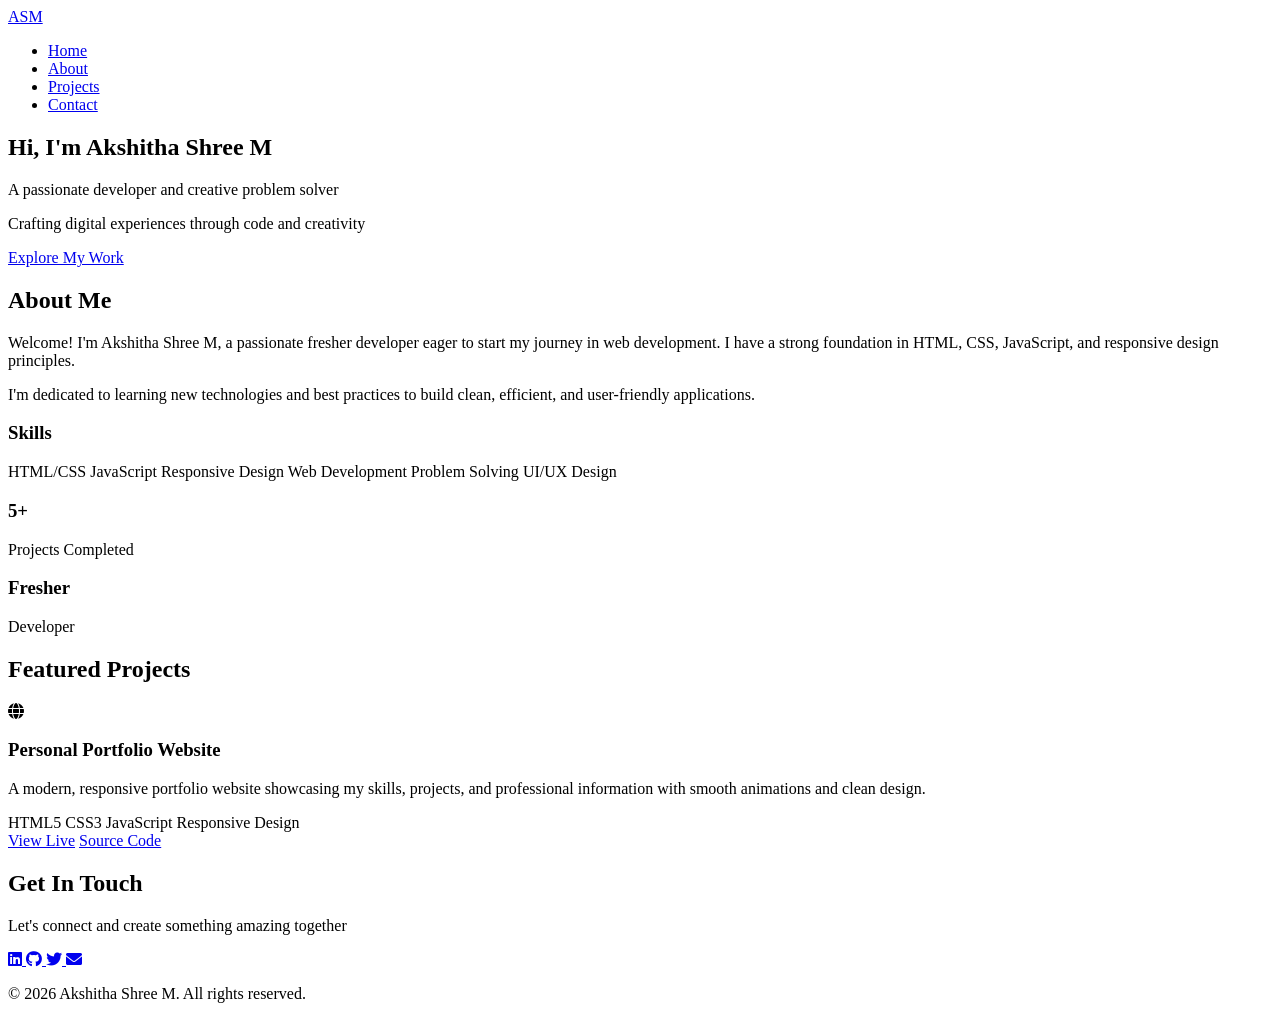
==== index.html @ 60995870 "Add files via upload" ====
<!DOCTYPE html>
<html lang="en">
<head>
    <meta charset="UTF-8">
    <meta name="viewport" content="width=device-width, initial-scale=1.0">
    <title>Akshitha Shree M - Portfolio</title>
    <link rel="stylesheet" href="assets/css/style.css">
    <link rel="stylesheet" href="https://cdnjs.cloudflare.com/ajax/libs/font-awesome/6.0.0/css/all.min.css">
</head>
<body>
    <!-- Navigation Bar -->
    <nav class="navbar">
        <div class="nav-container">
            <div class="nav-logo">
                <a href="#home">ASM</a>
            </div>
            <ul class="nav-menu">
                <li class="nav-item">
                    <a href="#home" class="nav-link">Home</a>
                </li>
                <li class="nav-item">
                    <a href="#about" class="nav-link">About</a>
                </li>
                <li class="nav-item">
                    <a href="#projects" class="nav-link">Projects</a>
                </li>
                <li class="nav-item">
                    <a href="#contact" class="nav-link">Contact</a>
                </li>
            </ul>
            <div class="hamburger">
                <span></span>
                <span></span>
                <span></span>
            </div>
        </div>
    </nav>

    <!-- Hero Section -->
    <section id="home" class="hero">
        <div class="hero-content">
            <h1 class="hero-title">Hi, I'm <span class="highlight">Akshitha Shree M</span></h1>
            <p class="hero-subtitle">A passionate developer and creative problem solver</p>
            <p class="hero-description">
                Crafting digital experiences through code and creativity
            </p>
            <a href="#about" class="cta-button">Explore My Work</a>
        </div>
        <div class="hero-image">
            <div class="placeholder-avatar"></div>
        </div>
    </section>

    <!-- About Section -->
    <section id="about" class="about">
        <div class="container">
            <h2 class="section-title">About Me</h2>
            <div class="about-content">
                <div class="about-text">
                    <p>
                        Welcome! I'm Akshitha Shree M, a passionate fresher developer eager to start my journey in web development. 
                        I have a strong foundation in HTML, CSS, JavaScript, and responsive design principles.
                    </p>
                    <p>
                        I'm dedicated to learning new technologies and best practices to build clean, efficient, and user-friendly applications.
                    </p>
                    <div class="skills">
                        <h3>Skills</h3>
                        <div class="skill-tags">
                            <span class="skill-tag">HTML/CSS</span>
                            <span class="skill-tag">JavaScript</span>
                            <span class="skill-tag">Responsive Design</span>
                            <span class="skill-tag">Web Development</span>
                            <span class="skill-tag">Problem Solving</span>
                            <span class="skill-tag">UI/UX Design</span>
                        </div>
                    </div>
                </div>
                <div class="about-stats">
                    <div class="stat">
                        <h3>5+</h3>
                        <p>Projects Completed</p>
                    </div>
                    <div class="stat">
                        <h3>Fresher</h3>
                        <p>Developer</p>
                    </div>
                </div>
            </div>
        </div>
    </section>

    <!-- Projects Section -->
    <section id="projects" class="projects">
        <div class="container">
            <h2 class="section-title">Featured Projects</h2>
            <div class="projects-grid">
                <div class="project-card">
                    <div class="project-icon">
                        <i class="fas fa-globe"></i>
                    </div>
                    <h3>Personal Portfolio Website</h3>
                    <p>A modern, responsive portfolio website showcasing my skills, projects, and professional information with smooth animations and clean design.</p>
                    <div class="project-tech">
                        <span class="tech-tag">HTML5</span>
                        <span class="tech-tag">CSS3</span>
                        <span class="tech-tag">JavaScript</span>
                        <span class="tech-tag">Responsive Design</span>
                    </div>
                    <div class="project-links">
                        <a href="#home" class="project-link">View Live</a>
                        <a href="#" class="project-link">Source Code</a>
                    </div>
                </div>
            </div>
        </div>
    </section>

    <!-- Contact Section (Placeholder) -->
    <section id="contact" class="contact">
        <div class="container">
            <h2 class="section-title">Get In Touch</h2>
            <p class="section-subtitle">Let's connect and create something amazing together</p>
            <div class="social-links">
                <a href="#" class="social-icon" title="LinkedIn">
                    <i class="fab fa-linkedin"></i>
                </a>
                <a href="#" class="social-icon" title="GitHub">
                    <i class="fab fa-github"></i>
                </a>
                <a href="#" class="social-icon" title="Twitter">
                    <i class="fab fa-twitter"></i>
                </a>
                <a href="#" class="social-icon" title="Email">
                    <i class="fas fa-envelope"></i>
                </a>
            </div>
        </div>
    </section>

    <!-- Footer -->
    <footer class="footer">
        <div class="container">
            <p>&copy; 2026 Akshitha Shree M. All rights reserved.</p>
        </div>
    </footer>

    <script src="assets/js/script.js"></script>
</body>
</html>
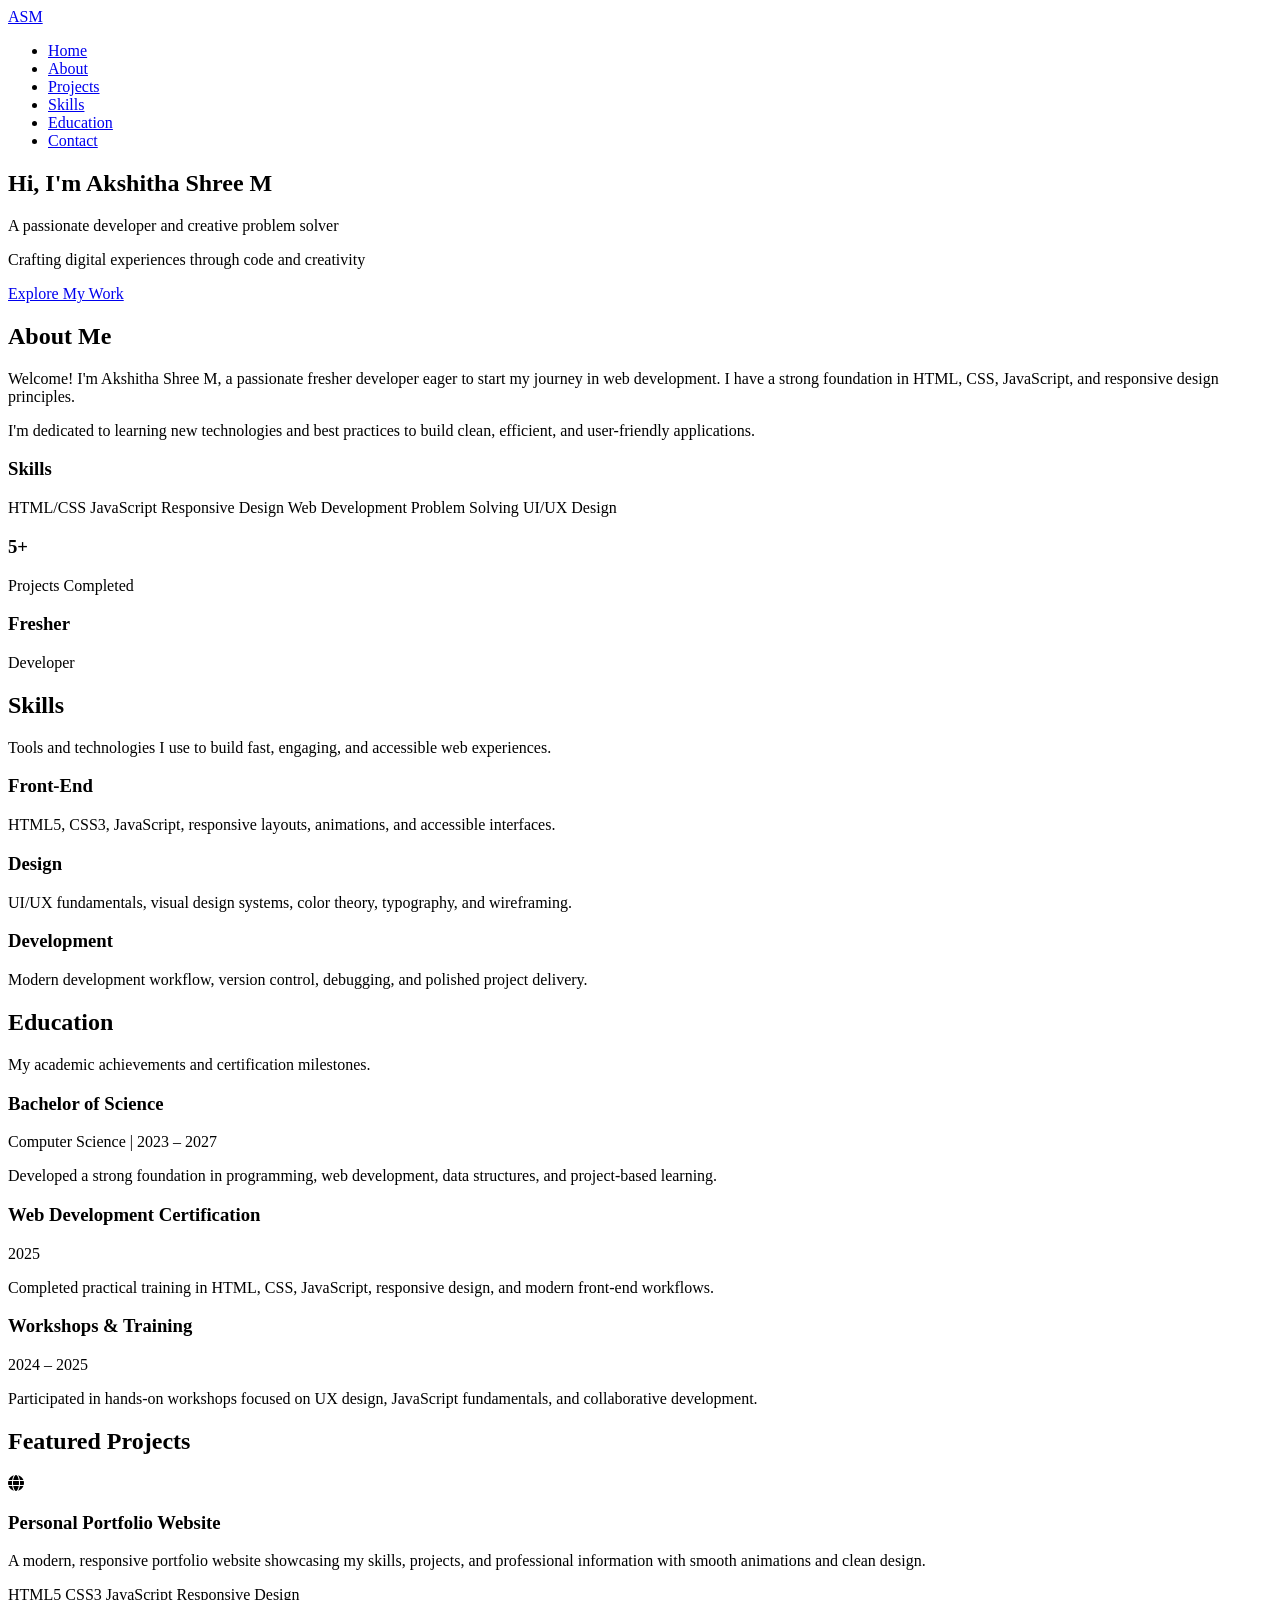
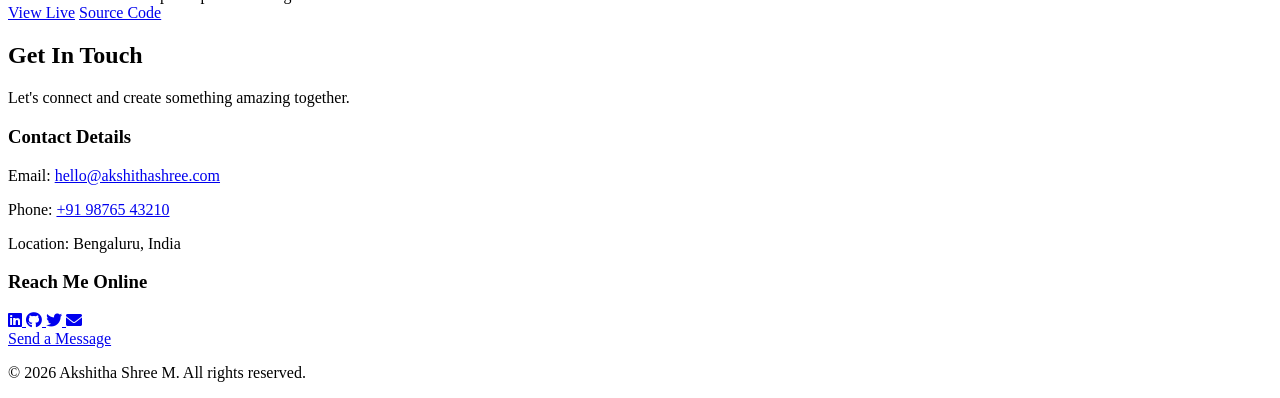
==== commit ebaabb48: "Add files via upload" ====
--- a/index.html
+++ b/index.html
@@ -23,6 +23,12 @@
                 </li>
                 <li class="nav-item">
                     <a href="#projects" class="nav-link">Projects</a>
+                </li>
+                <li class="nav-item">
+                    <a href="#skills" class="nav-link">Skills</a>
+                </li>
+                <li class="nav-item">
+                    <a href="#education" class="nav-link">Education</a>
                 </li>
                 <li class="nav-item">
                     <a href="#contact" class="nav-link">Contact</a>
@@ -90,6 +96,53 @@
         </div>
     </section>
 
+    <!-- Skills Section -->
+    <section id="skills" class="skills-section">
+        <div class="container">
+            <h2 class="section-title">Skills</h2>
+            <p class="section-subtitle">Tools and technologies I use to build fast, engaging, and accessible web experiences.</p>
+            <div class="skills-grid">
+                <div class="skill-card">
+                    <h3>Front-End</h3>
+                    <p>HTML5, CSS3, JavaScript, responsive layouts, animations, and accessible interfaces.</p>
+                </div>
+                <div class="skill-card">
+                    <h3>Design</h3>
+                    <p>UI/UX fundamentals, visual design systems, color theory, typography, and wireframing.</p>
+                </div>
+                <div class="skill-card">
+                    <h3>Development</h3>
+                    <p>Modern development workflow, version control, debugging, and polished project delivery.</p>
+                </div>
+            </div>
+        </div>
+    </section>
+
+    <!-- Education Section -->
+    <section id="education" class="education">
+        <div class="container">
+            <h2 class="section-title">Education</h2>
+            <p class="section-subtitle">My academic achievements and certification milestones.</p>
+            <div class="education-grid">
+                <div class="education-card">
+                    <h3>Bachelor of Science</h3>
+                    <span>Computer Science | 2023 &#8211; 2027</span>
+                    <p>Developed a strong foundation in programming, web development, data structures, and project-based learning.</p>
+                </div>
+                <div class="education-card">
+                    <h3>Web Development Certification</h3>
+                    <span>2025</span>
+                    <p>Completed practical training in HTML, CSS, JavaScript, responsive design, and modern front-end workflows.</p>
+                </div>
+                <div class="education-card">
+                    <h3>Workshops & Training</h3>
+                    <span>2024 &#8211; 2025</span>
+                    <p>Participated in hands-on workshops focused on UX design, JavaScript fundamentals, and collaborative development.</p>
+                </div>
+            </div>
+        </div>
+    </section>
+
     <!-- Projects Section -->
     <section id="projects" class="projects">
         <div class="container">
@@ -116,25 +169,37 @@
         </div>
     </section>
 
-    <!-- Contact Section (Placeholder) -->
+    <!-- Contact Section -->
     <section id="contact" class="contact">
         <div class="container">
             <h2 class="section-title">Get In Touch</h2>
-            <p class="section-subtitle">Let's connect and create something amazing together</p>
-            <div class="social-links">
-                <a href="#" class="social-icon" title="LinkedIn">
-                    <i class="fab fa-linkedin"></i>
-                </a>
-                <a href="#" class="social-icon" title="GitHub">
-                    <i class="fab fa-github"></i>
-                </a>
-                <a href="#" class="social-icon" title="Twitter">
-                    <i class="fab fa-twitter"></i>
-                </a>
-                <a href="#" class="social-icon" title="Email">
-                    <i class="fas fa-envelope"></i>
-                </a>
-            </div>
+            <p class="section-subtitle">Let's connect and create something amazing together.</p>
+            <div class="contact-grid">
+                <div class="contact-card contact-info">
+                    <h3>Contact Details</h3>
+                    <p>Email: <a href="mailto:hello@akshithashree.com">hello@akshithashree.com</a></p>
+                    <p>Phone: <a href="tel:+919876543210">+91 98765 43210</a></p>
+                    <p>Location: Bengaluru, India</p>
+                </div>
+                <div class="contact-card contact-social">
+                    <h3>Reach Me Online</h3>
+                    <div class="social-links">
+                        <a href="#" class="social-icon" title="LinkedIn">
+                            <i class="fab fa-linkedin"></i>
+                        </a>
+                        <a href="#" class="social-icon" title="GitHub">
+                            <i class="fab fa-github"></i>
+                        </a>
+                        <a href="#" class="social-icon" title="Twitter">
+                            <i class="fab fa-twitter"></i>
+                        </a>
+                        <a href="mailto:hello@akshithashree.com" class="social-icon" title="Email">
+                            <i class="fas fa-envelope"></i>
+                        </a>
+                    </div>
+                </div>
+            </div>
+            <a href="mailto:hello@akshithashree.com" class="contact-button">Send a Message</a>
         </div>
     </section>
 
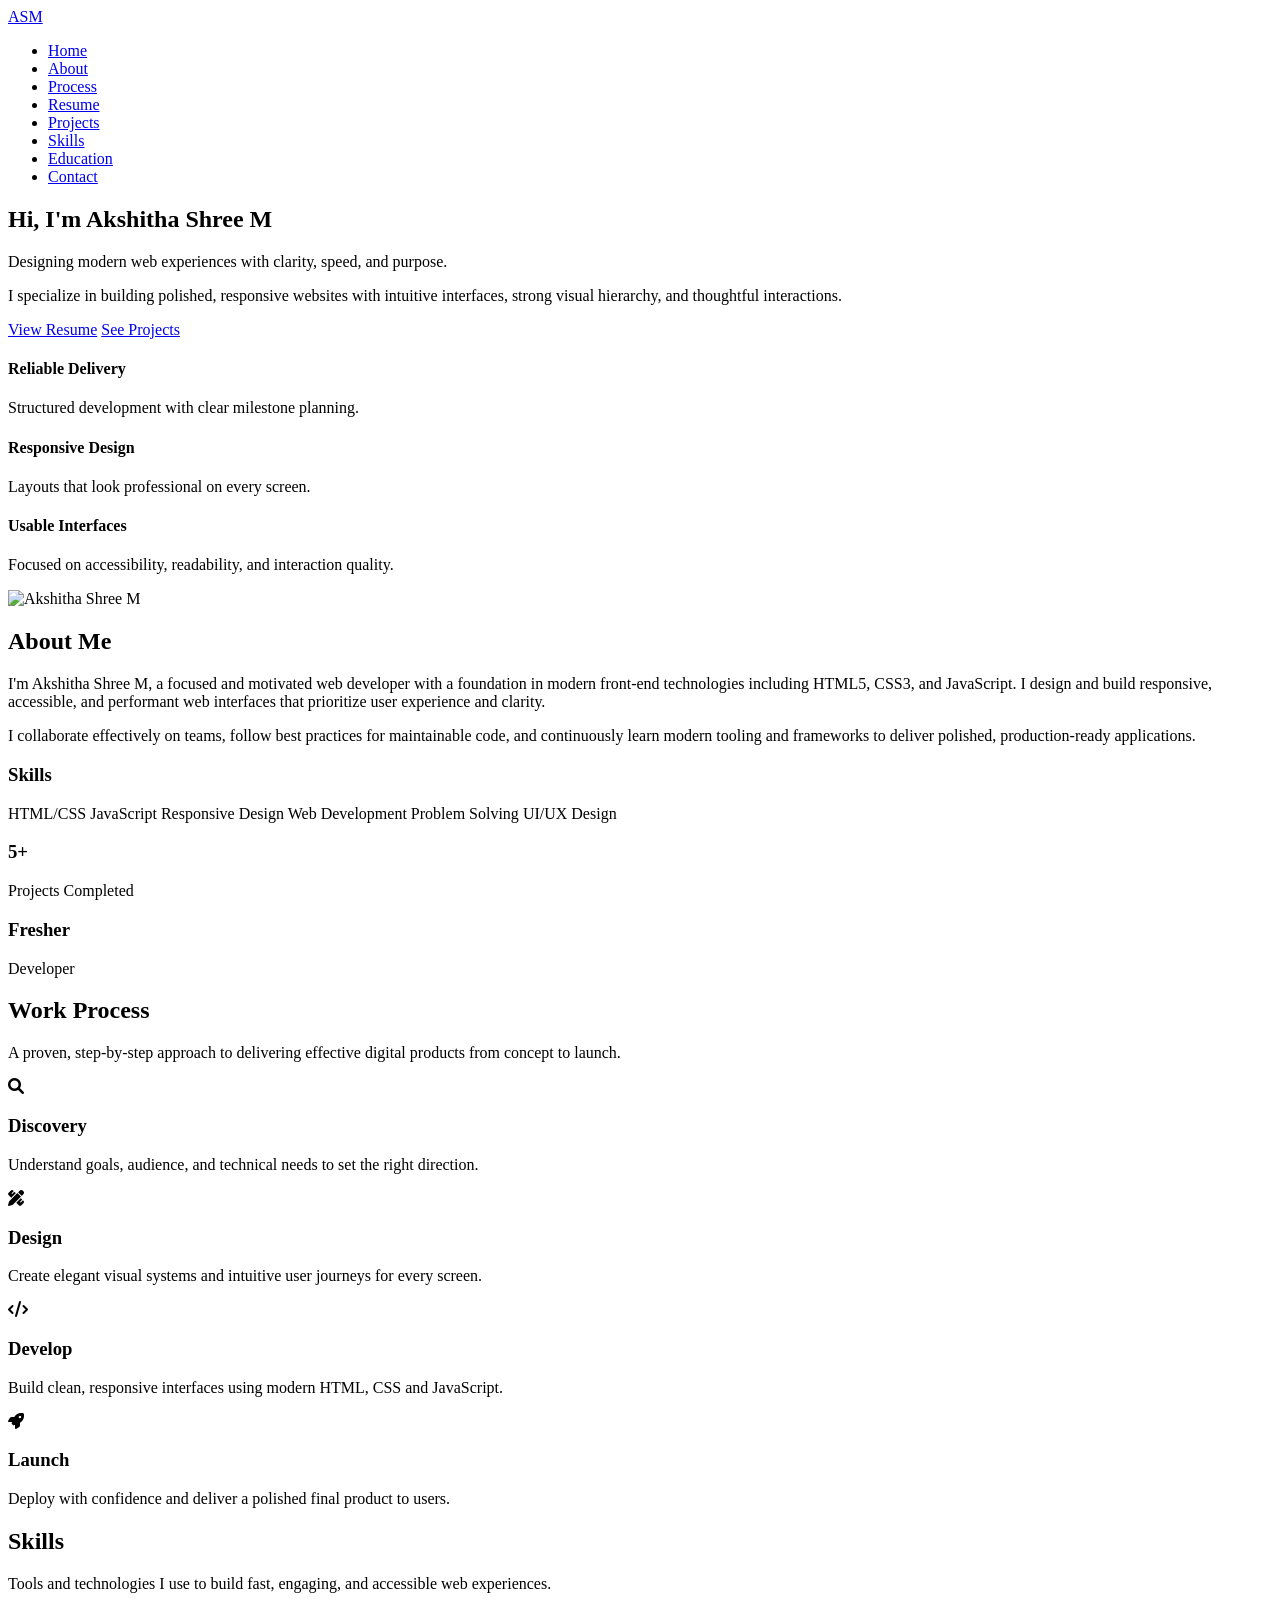
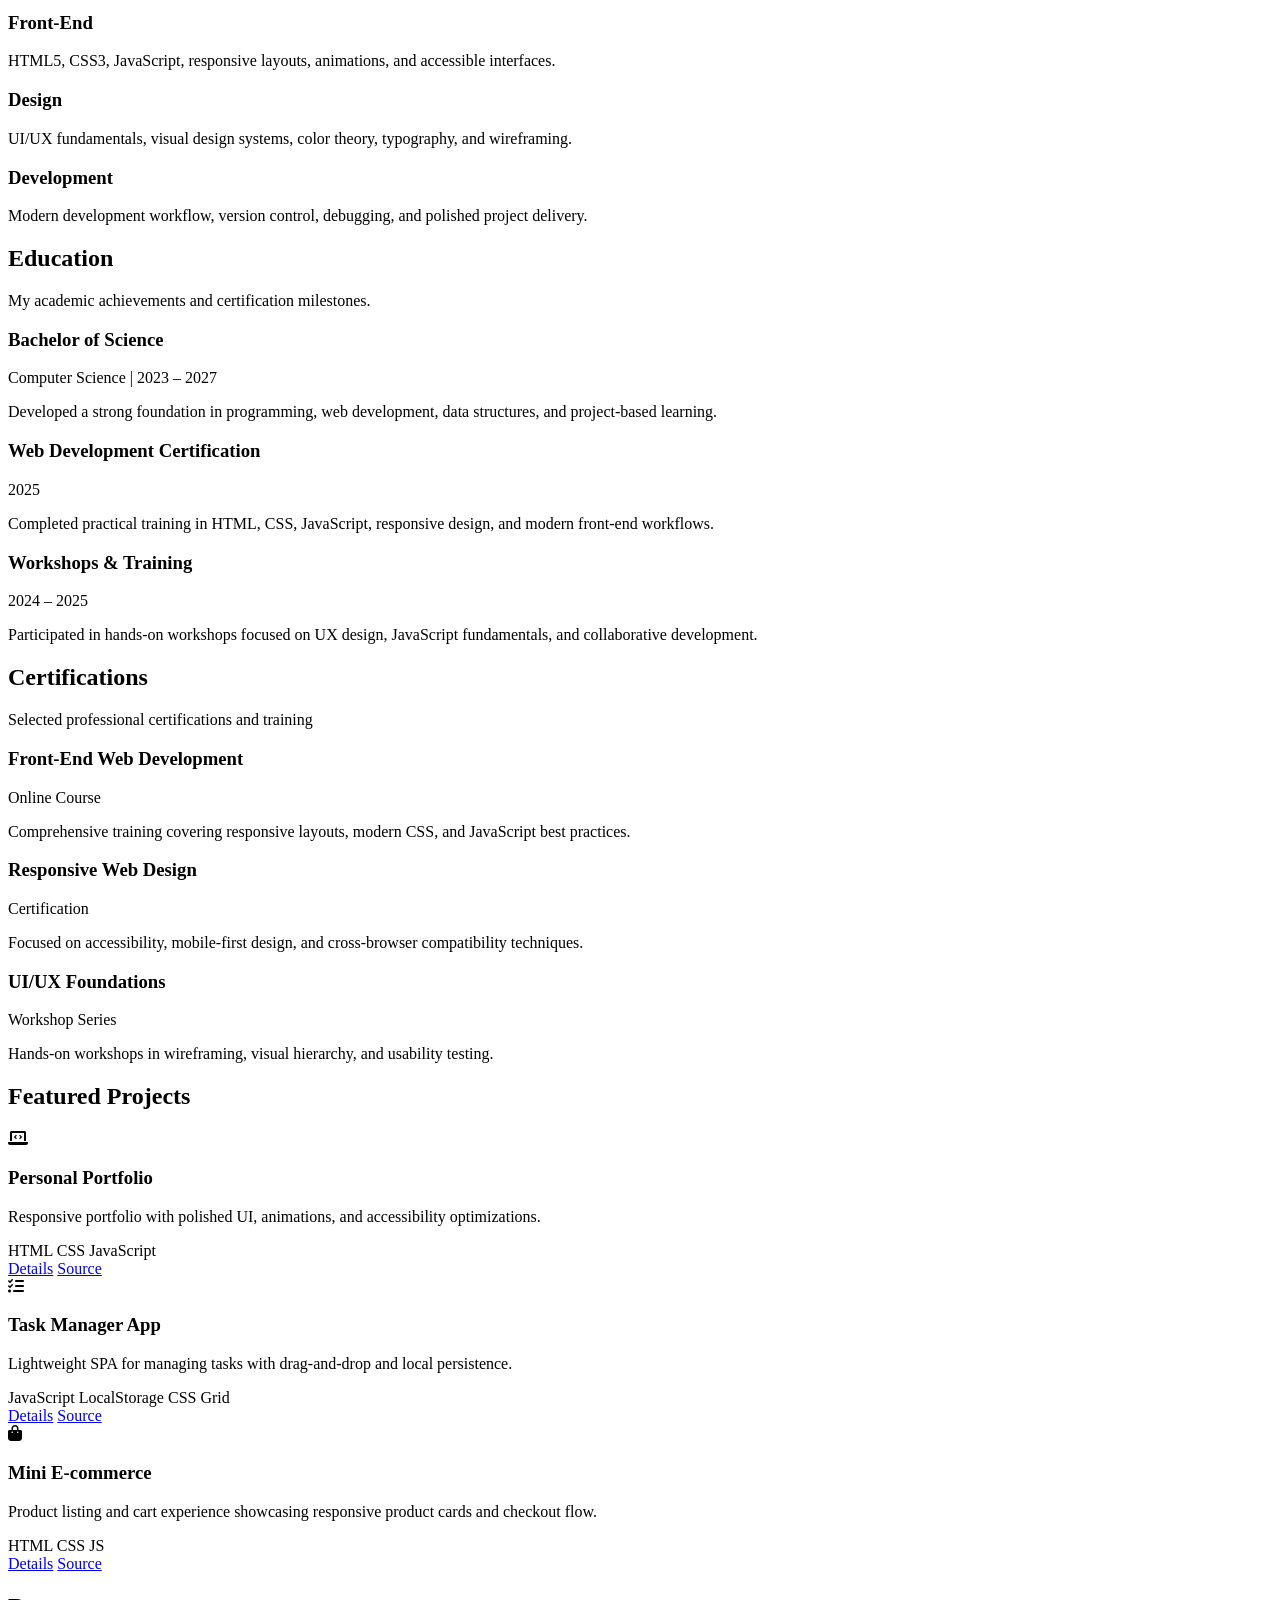
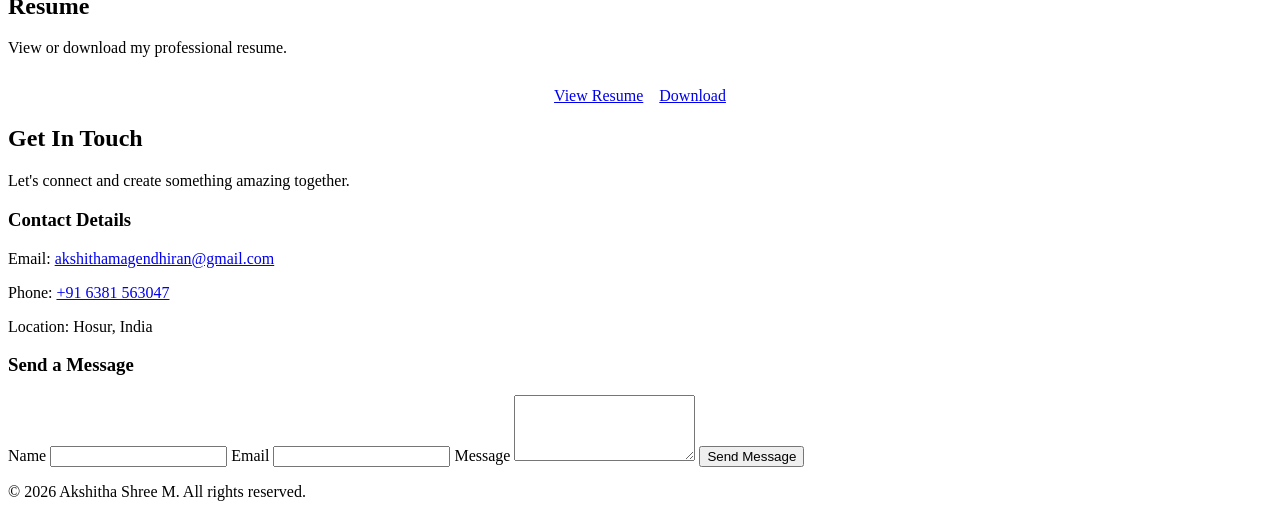
==== commit d2bc3834: "Add files via upload" ====
--- a/index.html
+++ b/index.html
@@ -4,6 +4,9 @@
     <meta charset="UTF-8">
     <meta name="viewport" content="width=device-width, initial-scale=1.0">
     <title>Akshitha Shree M - Portfolio</title>
+    <link rel="preconnect" href="https://fonts.googleapis.com">
+    <link rel="preconnect" href="https://fonts.gstatic.com" crossorigin>
+    <link href="https://fonts.googleapis.com/css2?family=Inter:wght@300;400;600;700&family=Playfair+Display:wght@400;700&display=swap" rel="stylesheet">
     <link rel="stylesheet" href="assets/css/style.css">
     <link rel="stylesheet" href="https://cdnjs.cloudflare.com/ajax/libs/font-awesome/6.0.0/css/all.min.css">
 </head>
@@ -22,6 +25,12 @@
                     <a href="#about" class="nav-link">About</a>
                 </li>
                 <li class="nav-item">
+                    <a href="#process" class="nav-link">Process</a>
+                </li>
+                <li class="nav-item">
+                    <a href="#resume" class="nav-link">Resume</a>
+                </li>
+                <li class="nav-item">
                     <a href="#projects" class="nav-link">Projects</a>
                 </li>
                 <li class="nav-item">
@@ -46,14 +55,31 @@
     <section id="home" class="hero">
         <div class="hero-content">
             <h1 class="hero-title">Hi, I'm <span class="highlight">Akshitha Shree M</span></h1>
-            <p class="hero-subtitle">A passionate developer and creative problem solver</p>
+            <p class="hero-subtitle">Designing modern web experiences with clarity, speed, and purpose.</p>
             <p class="hero-description">
-                Crafting digital experiences through code and creativity
+                I specialize in building polished, responsive websites with intuitive interfaces, strong visual hierarchy, and thoughtful interactions.
             </p>
-            <a href="#about" class="cta-button">Explore My Work</a>
+            <div class="hero-actions">
+                <a href="#resume" class="cta-button">View Resume</a>
+                <a href="#projects" class="secondary-button">See Projects</a>
+            </div>
+            <div class="hero-details">
+                <div class="hero-pill">
+                    <h4>Reliable Delivery</h4>
+                    <p>Structured development with clear milestone planning.</p>
+                </div>
+                <div class="hero-pill">
+                    <h4>Responsive Design</h4>
+                    <p>Layouts that look professional on every screen.</p>
+                </div>
+                <div class="hero-pill">
+                    <h4>Usable Interfaces</h4>
+                    <p>Focused on accessibility, readability, and interaction quality.</p>
+                </div>
+            </div>
         </div>
         <div class="hero-image">
-            <div class="placeholder-avatar"></div>
+            <img src="assets/images/anu.jpeg" alt="Akshitha Shree M" class="avatar-img">
         </div>
     </section>
 
@@ -64,11 +90,13 @@
             <div class="about-content">
                 <div class="about-text">
                     <p>
-                        Welcome! I'm Akshitha Shree M, a passionate fresher developer eager to start my journey in web development. 
-                        I have a strong foundation in HTML, CSS, JavaScript, and responsive design principles.
+                        I'm Akshitha Shree M, a focused and motivated web developer with a foundation in modern front-end
+                        technologies including HTML5, CSS3, and JavaScript. I design and build responsive, accessible, and
+                        performant web interfaces that prioritize user experience and clarity.
                     </p>
                     <p>
-                        I'm dedicated to learning new technologies and best practices to build clean, efficient, and user-friendly applications.
+                        I collaborate effectively on teams, follow best practices for maintainable code, and continuously
+                        learn modern tooling and frameworks to deliver polished, production-ready applications.
                     </p>
                     <div class="skills">
                         <h3>Skills</h3>
@@ -96,6 +124,36 @@
         </div>
     </section>
 
+    <!-- Work Process Section -->
+    <section id="process" class="process">
+        <div class="container">
+            <h2 class="section-title">Work Process</h2>
+            <p class="section-subtitle">A proven, step-by-step approach to delivering effective digital products from concept to launch.</p>
+            <div class="process-grid">
+                <div class="process-card">
+                    <div class="process-icon"><i class="fas fa-search"></i></div>
+                    <h3>Discovery</h3>
+                    <p>Understand goals, audience, and technical needs to set the right direction.</p>
+                </div>
+                <div class="process-card">
+                    <div class="process-icon"><i class="fas fa-pencil-ruler"></i></div>
+                    <h3>Design</h3>
+                    <p>Create elegant visual systems and intuitive user journeys for every screen.</p>
+                </div>
+                <div class="process-card">
+                    <div class="process-icon"><i class="fas fa-code"></i></div>
+                    <h3>Develop</h3>
+                    <p>Build clean, responsive interfaces using modern HTML, CSS and JavaScript.</p>
+                </div>
+                <div class="process-card">
+                    <div class="process-icon"><i class="fas fa-rocket"></i></div>
+                    <h3>Launch</h3>
+                    <p>Deploy with confidence and deliver a polished final product to users.</p>
+                </div>
+            </div>
+        </div>
+    </section>
+
     <!-- Skills Section -->
     <section id="skills" class="skills-section">
         <div class="container">
@@ -143,28 +201,98 @@
         </div>
     </section>
 
+    <!-- Certifications Section -->
+    <section id="certifications" class="certifications">
+        <div class="container">
+            <h2 class="section-title">Certifications</h2>
+            <p class="section-subtitle">Selected professional certifications and training</p>
+            <div class="education-grid">
+                <div class="education-card">
+                    <h3>Front-End Web Development</h3>
+                    <span>Online Course</span>
+                    <p>Comprehensive training covering responsive layouts, modern CSS, and JavaScript best practices.</p>
+                </div>
+                <div class="education-card">
+                    <h3>Responsive Web Design</h3>
+                    <span>Certification</span>
+                    <p>Focused on accessibility, mobile-first design, and cross-browser compatibility techniques.</p>
+                </div>
+                <div class="education-card">
+                    <h3>UI/UX Foundations</h3>
+                    <span>Workshop Series</span>
+                    <p>Hands-on workshops in wireframing, visual hierarchy, and usability testing.</p>
+                </div>
+            </div>
+        </div>
+    </section>
+
     <!-- Projects Section -->
     <section id="projects" class="projects">
         <div class="container">
             <h2 class="section-title">Featured Projects</h2>
             <div class="projects-grid">
-                <div class="project-card">
+                <div class="project-card" data-project="portfolio">
                     <div class="project-icon">
-                        <i class="fas fa-globe"></i>
-                    </div>
-                    <h3>Personal Portfolio Website</h3>
-                    <p>A modern, responsive portfolio website showcasing my skills, projects, and professional information with smooth animations and clean design.</p>
+                        <i class="fas fa-laptop-code"></i>
+                    </div>
+                    <h3>Personal Portfolio</h3>
+                    <p>Responsive portfolio with polished UI, animations, and accessibility optimizations.</p>
                     <div class="project-tech">
-                        <span class="tech-tag">HTML5</span>
-                        <span class="tech-tag">CSS3</span>
+                        <span class="tech-tag">HTML</span>
+                        <span class="tech-tag">CSS</span>
                         <span class="tech-tag">JavaScript</span>
-                        <span class="tech-tag">Responsive Design</span>
                     </div>
                     <div class="project-links">
-                        <a href="#home" class="project-link">View Live</a>
-                        <a href="#" class="project-link">Source Code</a>
-                    </div>
-                </div>
+                        <a href="#" class="project-link view-project">Details</a>
+                        <a href="#" class="project-link">Source</a>
+                    </div>
+                </div>
+
+                <div class="project-card" data-project="todo">
+                    <div class="project-icon">
+                        <i class="fas fa-list-check"></i>
+                    </div>
+                    <h3>Task Manager App</h3>
+                    <p>Lightweight SPA for managing tasks with drag-and-drop and local persistence.</p>
+                    <div class="project-tech">
+                        <span class="tech-tag">JavaScript</span>
+                        <span class="tech-tag">LocalStorage</span>
+                        <span class="tech-tag">CSS Grid</span>
+                    </div>
+                    <div class="project-links">
+                        <a href="#" class="project-link view-project">Details</a>
+                        <a href="#" class="project-link">Source</a>
+                    </div>
+                </div>
+
+                <div class="project-card" data-project="mini-ecom">
+                    <div class="project-icon">
+                        <i class="fas fa-shopping-bag"></i>
+                    </div>
+                    <h3>Mini E‑commerce</h3>
+                    <p>Product listing and cart experience showcasing responsive product cards and checkout flow.</p>
+                    <div class="project-tech">
+                        <span class="tech-tag">HTML</span>
+                        <span class="tech-tag">CSS</span>
+                        <span class="tech-tag">JS</span>
+                    </div>
+                    <div class="project-links">
+                        <a href="#" class="project-link view-project">Details</a>
+                        <a href="#" class="project-link">Source</a>
+                    </div>
+                </div>
+            </div>
+        </div>
+    </section>
+
+    <!-- Resume Section -->
+    <section id="resume" class="resume">
+        <div class="container">
+            <h2 class="section-title">Resume</h2>
+            <p class="section-subtitle">View or download my professional resume.</p>
+            <div class="resume-content" style="text-align:center; margin-top:30px;">
+                <a href="assets/resume.html" class="resume-button contact-button" target="_blank" rel="noopener">View Resume</a>
+                <a href="assets/resume.html" download class="resume-button contact-button" style="margin-left:12px;">Download</a>
             </div>
         </div>
     </section>
@@ -177,29 +305,24 @@
             <div class="contact-grid">
                 <div class="contact-card contact-info">
                     <h3>Contact Details</h3>
-                    <p>Email: <a href="mailto:hello@akshithashree.com">hello@akshithashree.com</a></p>
-                    <p>Phone: <a href="tel:+919876543210">+91 98765 43210</a></p>
-                    <p>Location: Bengaluru, India</p>
-                </div>
-                <div class="contact-card contact-social">
-                    <h3>Reach Me Online</h3>
-                    <div class="social-links">
-                        <a href="#" class="social-icon" title="LinkedIn">
-                            <i class="fab fa-linkedin"></i>
-                        </a>
-                        <a href="#" class="social-icon" title="GitHub">
-                            <i class="fab fa-github"></i>
-                        </a>
-                        <a href="#" class="social-icon" title="Twitter">
-                            <i class="fab fa-twitter"></i>
-                        </a>
-                        <a href="mailto:hello@akshithashree.com" class="social-icon" title="Email">
-                            <i class="fas fa-envelope"></i>
-                        </a>
-                    </div>
-                </div>
-            </div>
-            <a href="mailto:hello@akshithashree.com" class="contact-button">Send a Message</a>
+                    <p>Email: <a href="mailto:akshithamagendhiran@gmail.com">akshithamagendhiran@gmail.com</a></p>
+                    <p>Phone: <a href="tel:+916381563047">+91 6381 563047</a></p>
+                    <p>Location: Hosur, India</p>
+                </div>
+                <div class="contact-card contact-form">
+                    <h3>Send a Message</h3>
+                    <form id="contactForm" class="contact-form-inner">
+                        <label for="name">Name</label>
+                        <input type="text" id="name" name="name" required>
+                        <label for="email">Email</label>
+                        <input type="email" id="email" name="email" required>
+                        <label for="message">Message</label>
+                        <textarea id="message" name="message" rows="4" required></textarea>
+                        <button type="submit" class="contact-button">Send Message</button>
+                        <p id="formStatus" style="margin-top:10px; color:var(--text-light); font-size:14px;"></p>
+                    </form>
+                </div>
+            </div>
         </div>
     </section>
 
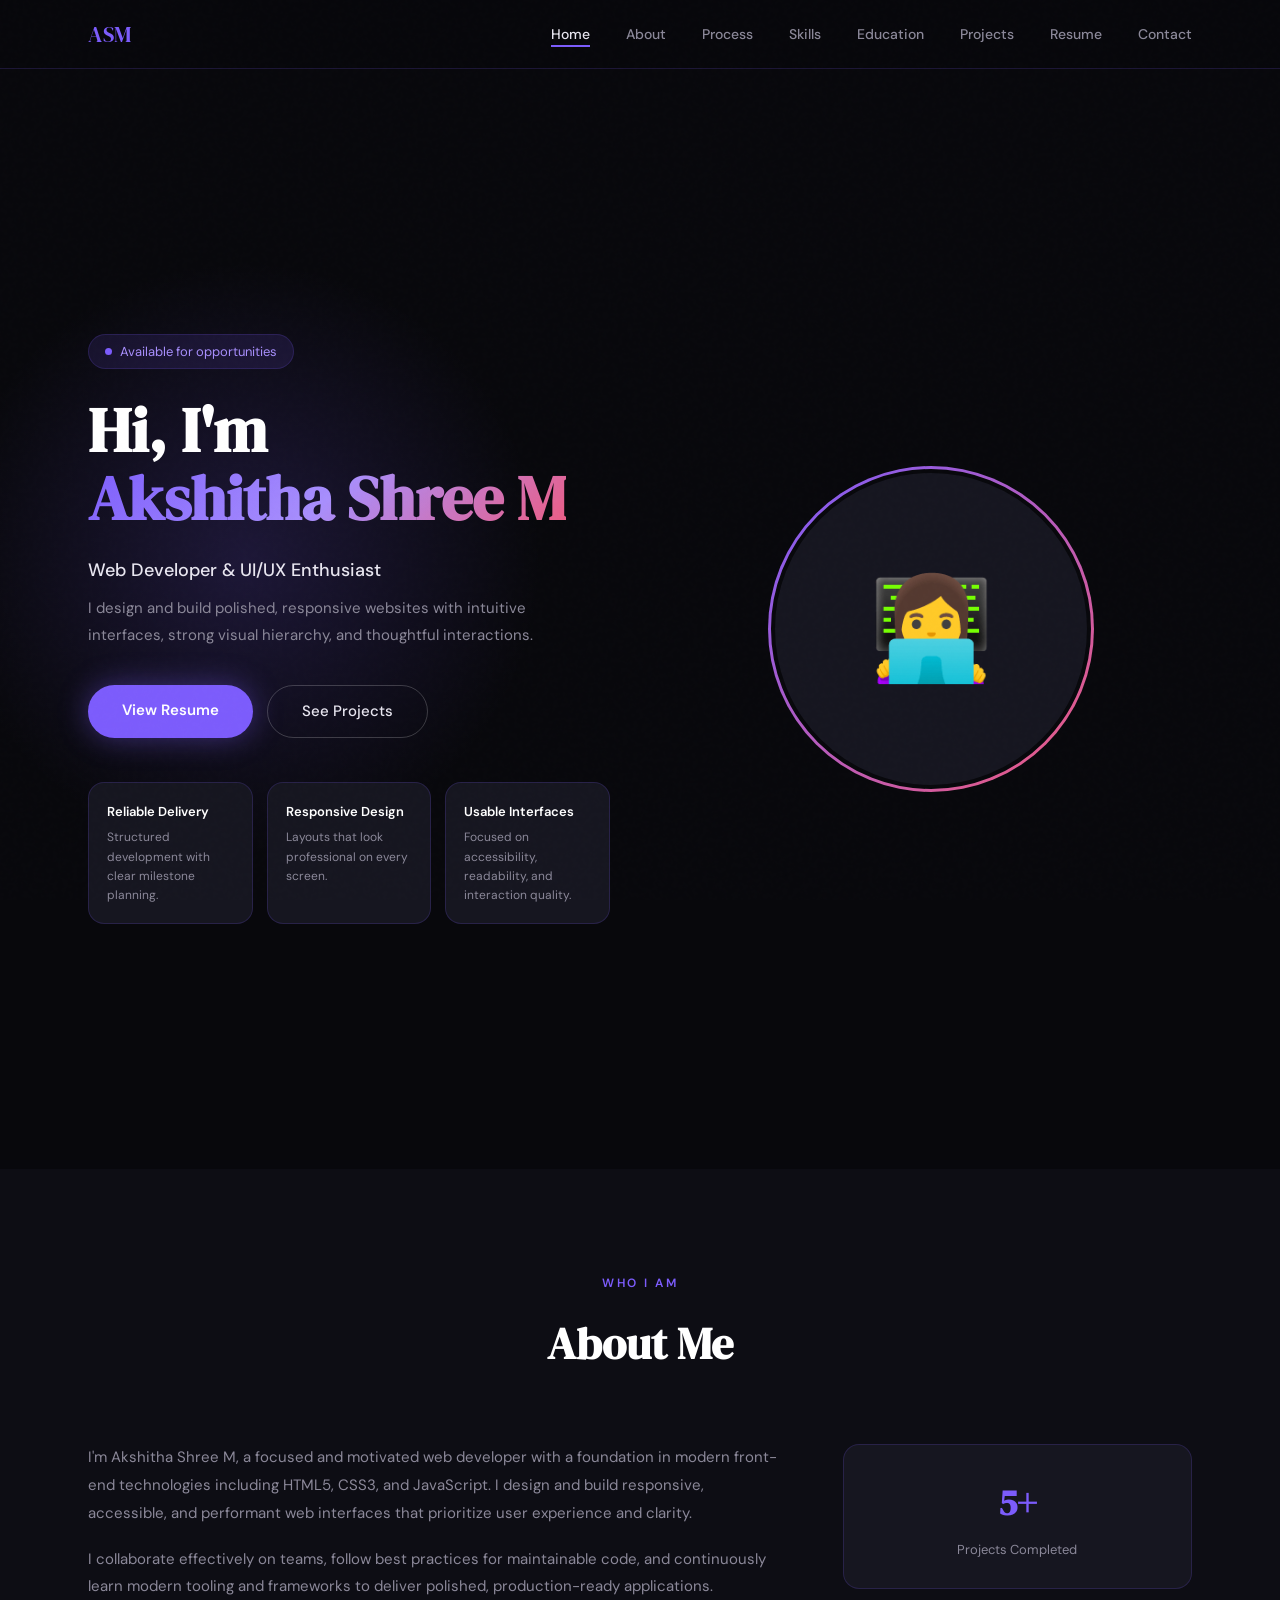
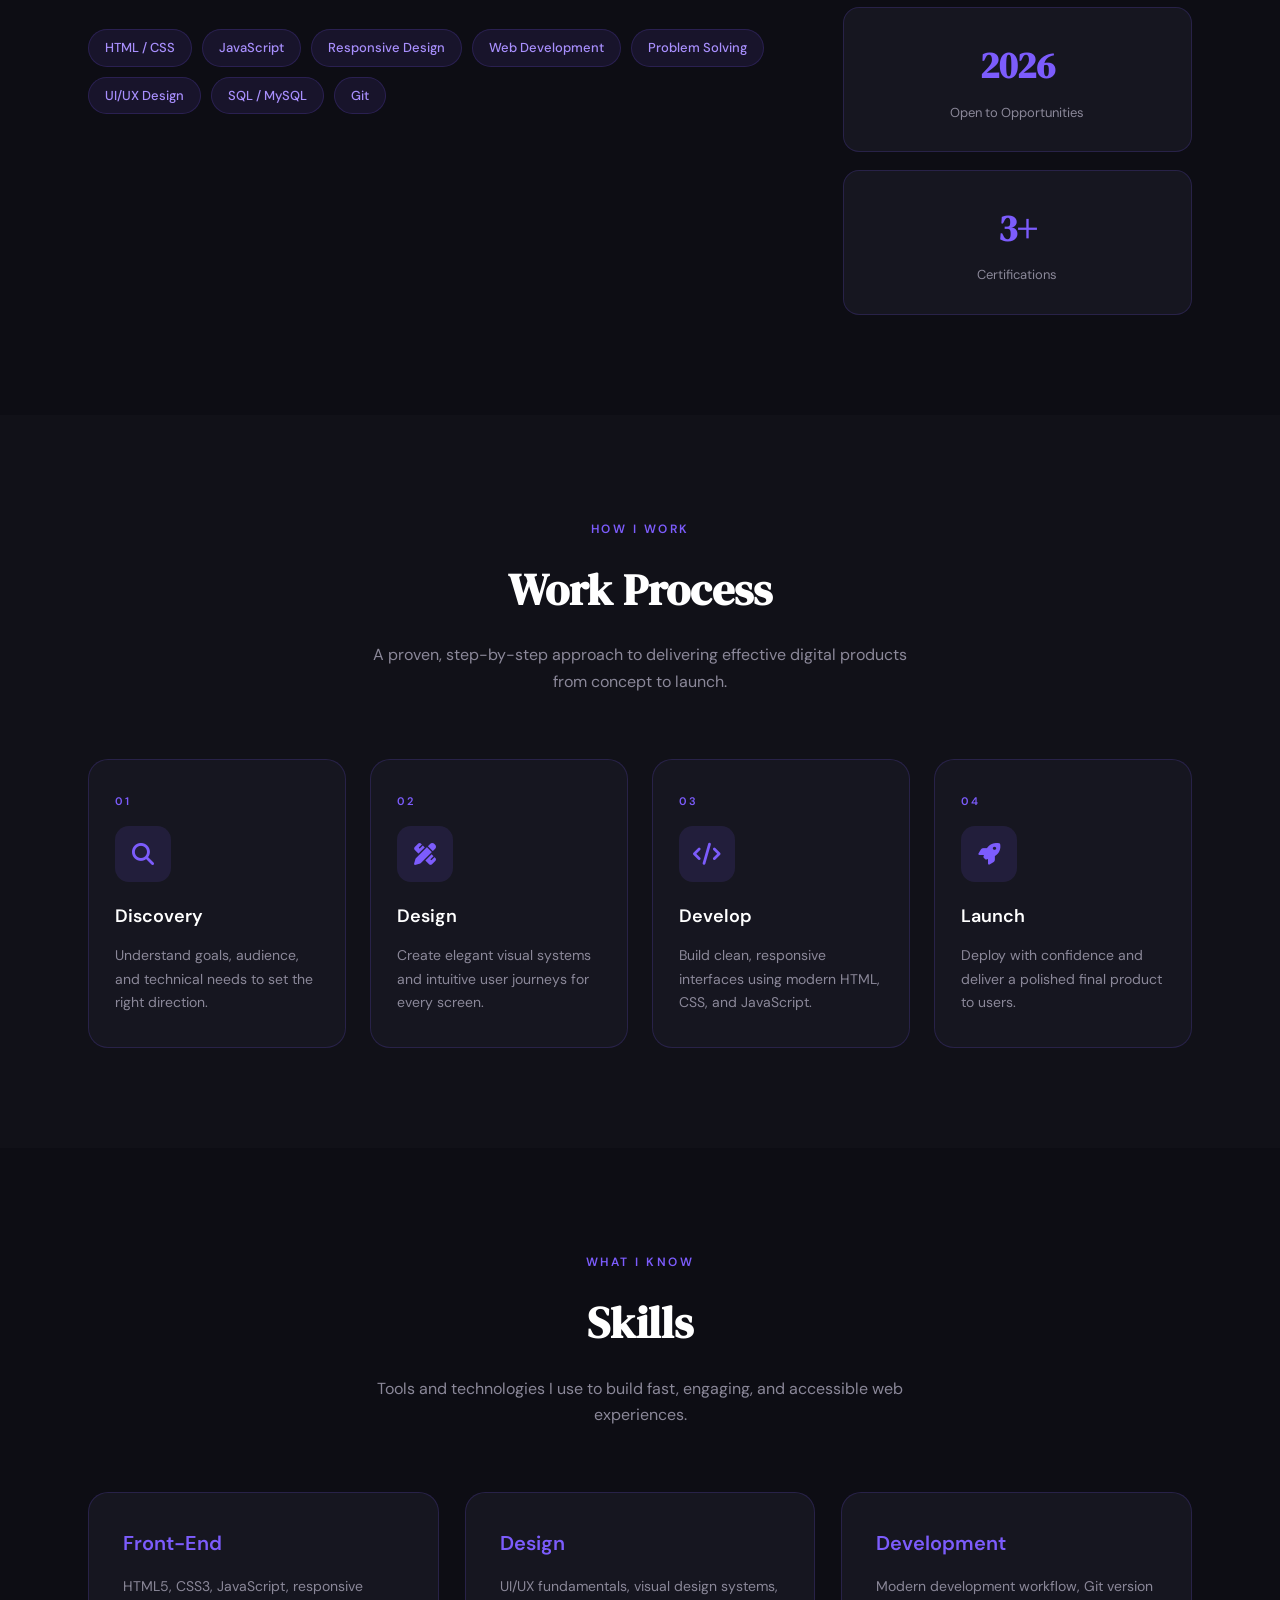
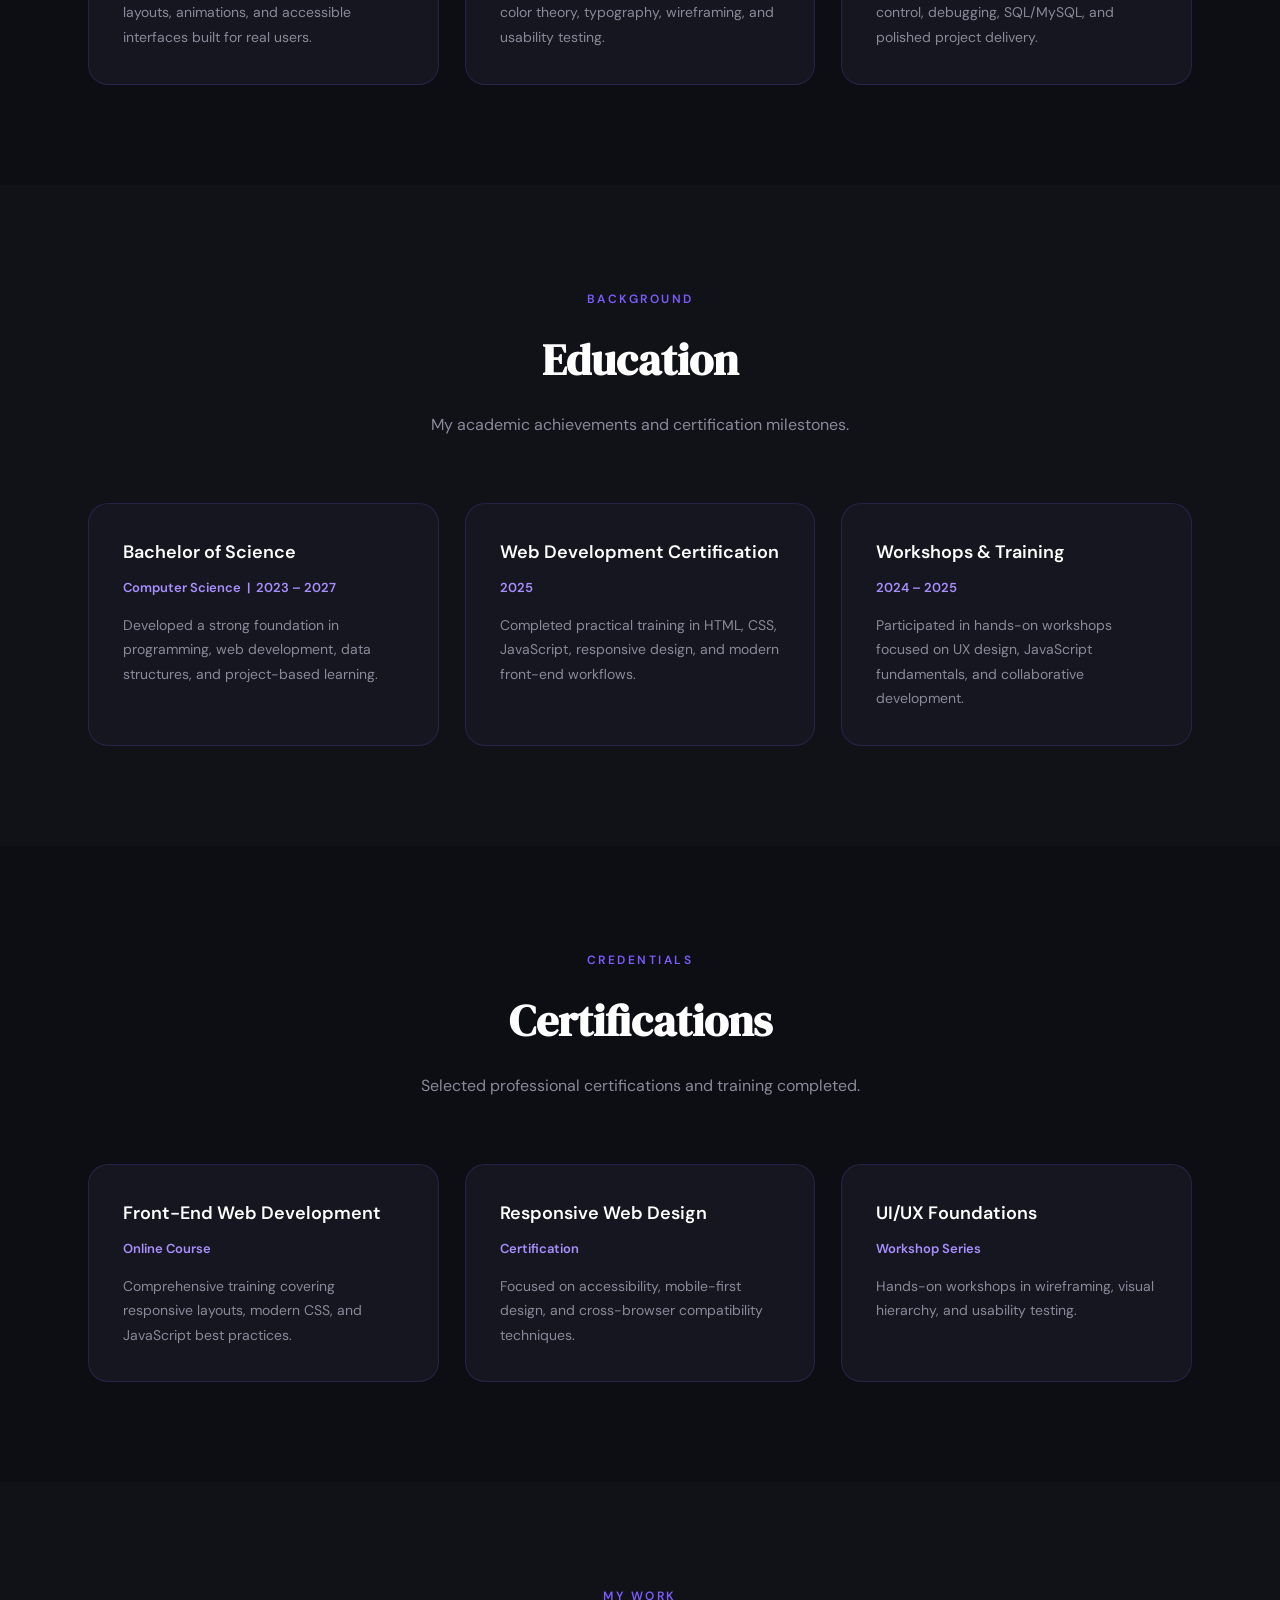
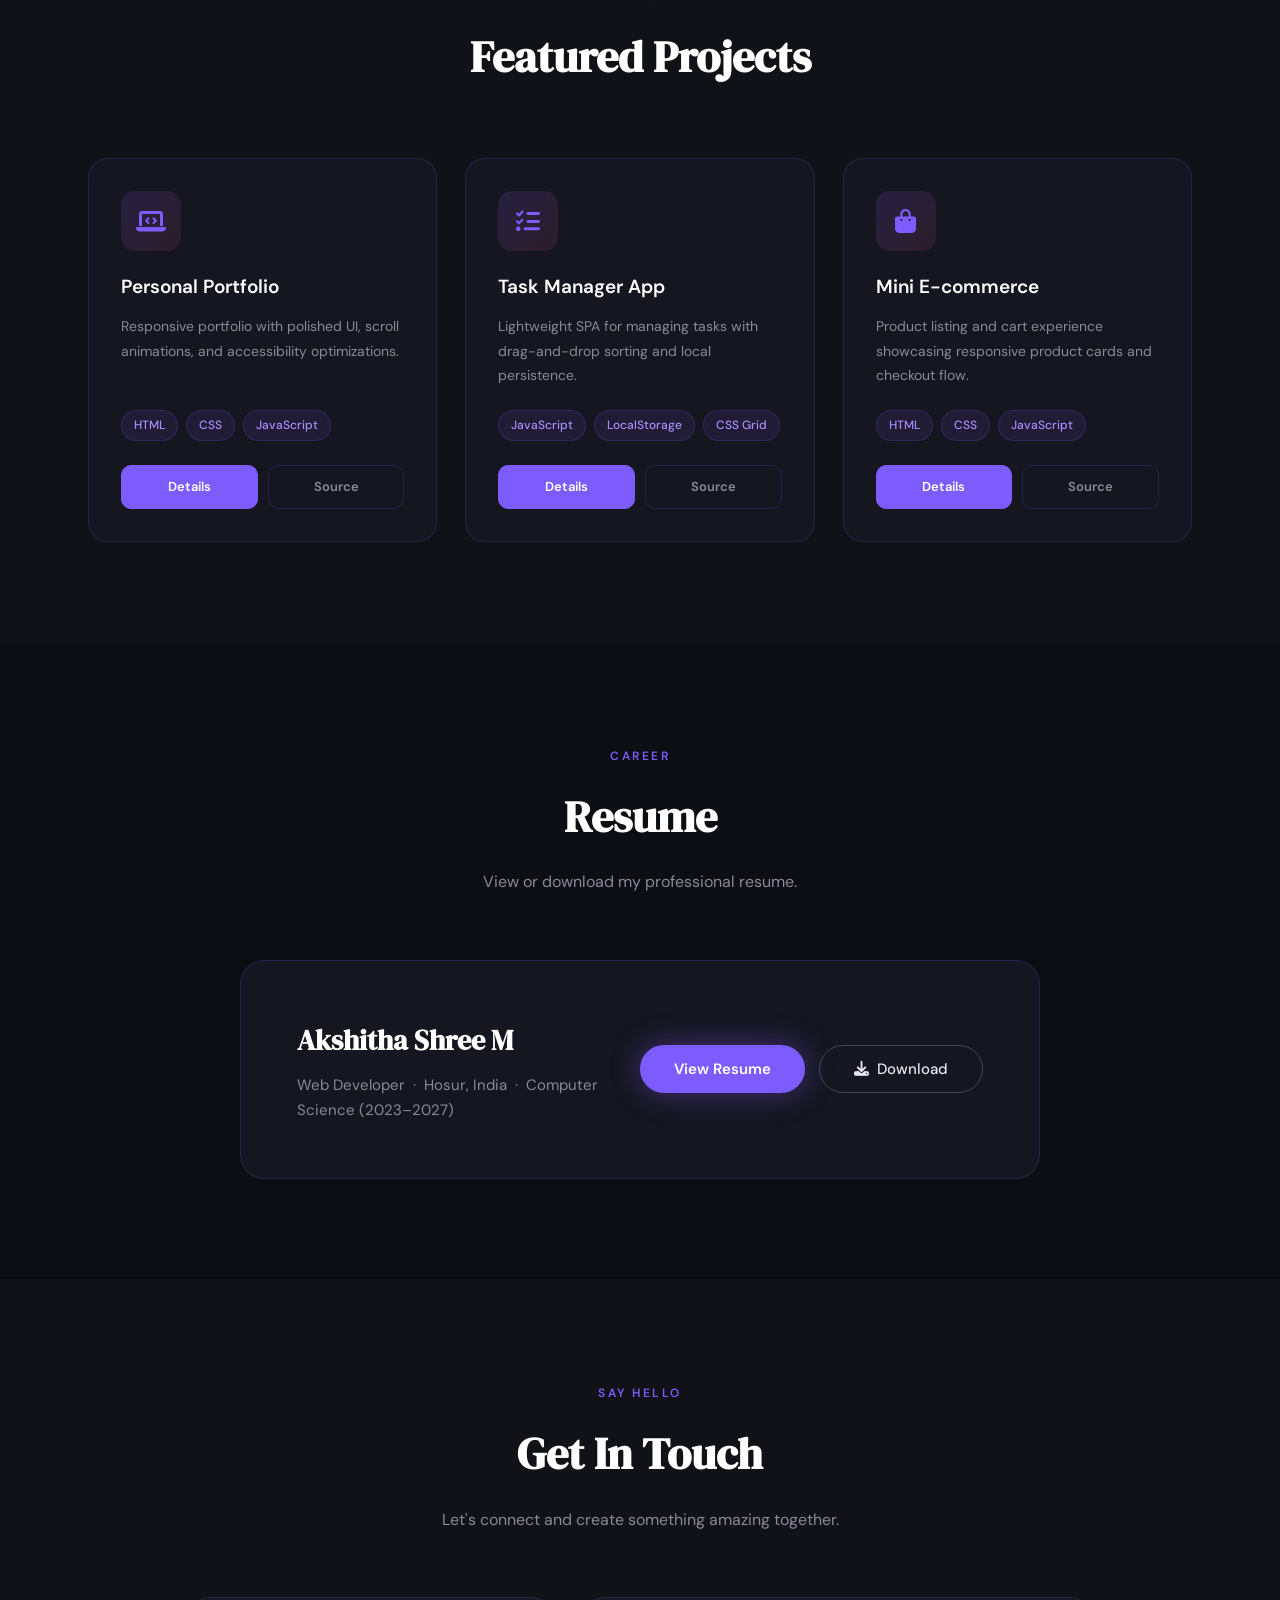
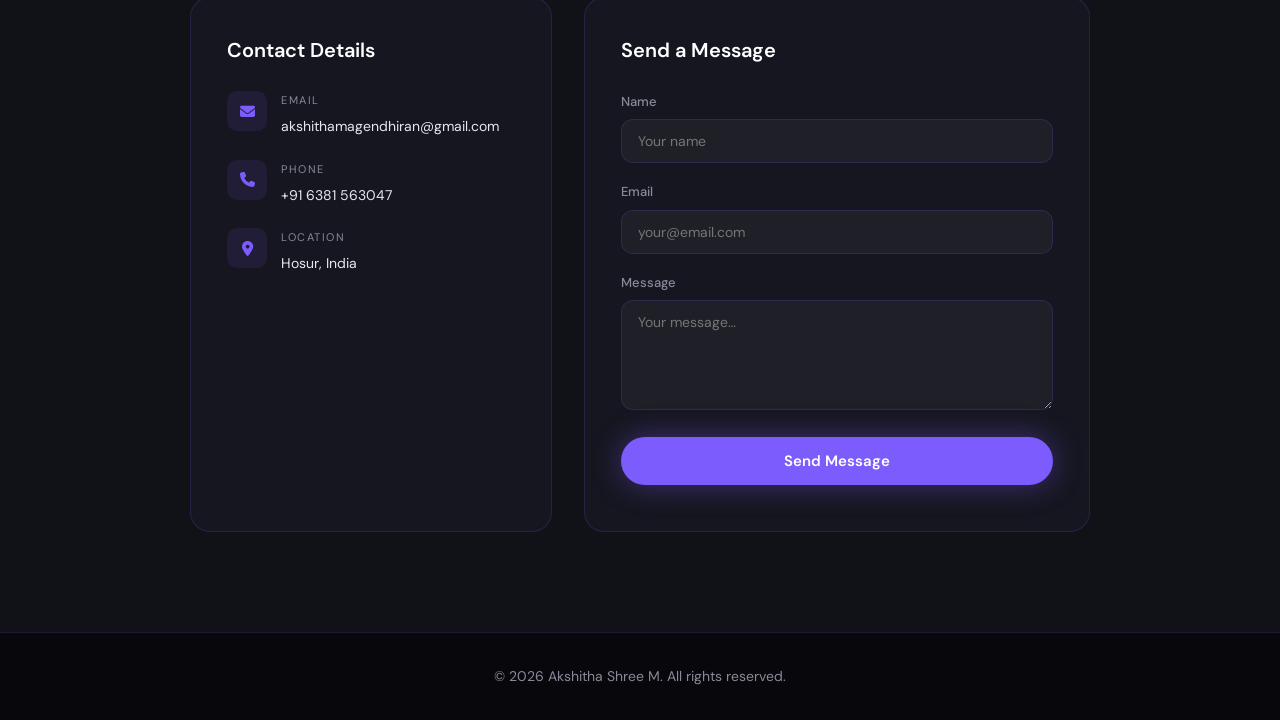
==== commit bcdfd9b7: "Add files via upload" ====
--- a/index.html
+++ b/index.html
@@ -1,338 +1,1154 @@
-<!DOCTYPE html>
-<html lang="en">
-<head>
-    <meta charset="UTF-8">
-    <meta name="viewport" content="width=device-width, initial-scale=1.0">
-    <title>Akshitha Shree M - Portfolio</title>
-    <link rel="preconnect" href="https://fonts.googleapis.com">
-    <link rel="preconnect" href="https://fonts.gstatic.com" crossorigin>
-    <link href="https://fonts.googleapis.com/css2?family=Inter:wght@300;400;600;700&family=Playfair+Display:wght@400;700&display=swap" rel="stylesheet">
-    <link rel="stylesheet" href="assets/css/style.css">
-    <link rel="stylesheet" href="https://cdnjs.cloudflare.com/ajax/libs/font-awesome/6.0.0/css/all.min.css">
-</head>
-<body>
-    <!-- Navigation Bar -->
-    <nav class="navbar">
-        <div class="nav-container">
-            <div class="nav-logo">
-                <a href="#home">ASM</a>
-            </div>
-            <ul class="nav-menu">
-                <li class="nav-item">
-                    <a href="#home" class="nav-link">Home</a>
-                </li>
-                <li class="nav-item">
-                    <a href="#about" class="nav-link">About</a>
-                </li>
-                <li class="nav-item">
-                    <a href="#process" class="nav-link">Process</a>
-                </li>
-                <li class="nav-item">
-                    <a href="#resume" class="nav-link">Resume</a>
-                </li>
-                <li class="nav-item">
-                    <a href="#projects" class="nav-link">Projects</a>
-                </li>
-                <li class="nav-item">
-                    <a href="#skills" class="nav-link">Skills</a>
-                </li>
-                <li class="nav-item">
-                    <a href="#education" class="nav-link">Education</a>
-                </li>
-                <li class="nav-item">
-                    <a href="#contact" class="nav-link">Contact</a>
-                </li>
-            </ul>
-            <div class="hamburger">
-                <span></span>
-                <span></span>
-                <span></span>
-            </div>
-        </div>
-    </nav>
-
-    <!-- Hero Section -->
-    <section id="home" class="hero">
-        <div class="hero-content">
-            <h1 class="hero-title">Hi, I'm <span class="highlight">Akshitha Shree M</span></h1>
-            <p class="hero-subtitle">Designing modern web experiences with clarity, speed, and purpose.</p>
-            <p class="hero-description">
-                I specialize in building polished, responsive websites with intuitive interfaces, strong visual hierarchy, and thoughtful interactions.
-            </p>
-            <div class="hero-actions">
-                <a href="#resume" class="cta-button">View Resume</a>
-                <a href="#projects" class="secondary-button">See Projects</a>
-            </div>
-            <div class="hero-details">
-                <div class="hero-pill">
-                    <h4>Reliable Delivery</h4>
-                    <p>Structured development with clear milestone planning.</p>
-                </div>
-                <div class="hero-pill">
-                    <h4>Responsive Design</h4>
-                    <p>Layouts that look professional on every screen.</p>
-                </div>
-                <div class="hero-pill">
-                    <h4>Usable Interfaces</h4>
-                    <p>Focused on accessibility, readability, and interaction quality.</p>
-                </div>
-            </div>
-        </div>
-        <div class="hero-image">
-            <img src="assets/images/anu.jpeg" alt="Akshitha Shree M" class="avatar-img">
-        </div>
-    </section>
-
-    <!-- About Section -->
-    <section id="about" class="about">
-        <div class="container">
-            <h2 class="section-title">About Me</h2>
-            <div class="about-content">
-                <div class="about-text">
-                    <p>
-                        I'm Akshitha Shree M, a focused and motivated web developer with a foundation in modern front-end
-                        technologies including HTML5, CSS3, and JavaScript. I design and build responsive, accessible, and
-                        performant web interfaces that prioritize user experience and clarity.
-                    </p>
-                    <p>
-                        I collaborate effectively on teams, follow best practices for maintainable code, and continuously
-                        learn modern tooling and frameworks to deliver polished, production-ready applications.
-                    </p>
-                    <div class="skills">
-                        <h3>Skills</h3>
-                        <div class="skill-tags">
-                            <span class="skill-tag">HTML/CSS</span>
-                            <span class="skill-tag">JavaScript</span>
-                            <span class="skill-tag">Responsive Design</span>
-                            <span class="skill-tag">Web Development</span>
-                            <span class="skill-tag">Problem Solving</span>
-                            <span class="skill-tag">UI/UX Design</span>
-                        </div>
-                    </div>
-                </div>
-                <div class="about-stats">
-                    <div class="stat">
-                        <h3>5+</h3>
-                        <p>Projects Completed</p>
-                    </div>
-                    <div class="stat">
-                        <h3>Fresher</h3>
-                        <p>Developer</p>
-                    </div>
-                </div>
-            </div>
-        </div>
-    </section>
-
-    <!-- Work Process Section -->
-    <section id="process" class="process">
-        <div class="container">
-            <h2 class="section-title">Work Process</h2>
-            <p class="section-subtitle">A proven, step-by-step approach to delivering effective digital products from concept to launch.</p>
-            <div class="process-grid">
-                <div class="process-card">
-                    <div class="process-icon"><i class="fas fa-search"></i></div>
-                    <h3>Discovery</h3>
-                    <p>Understand goals, audience, and technical needs to set the right direction.</p>
-                </div>
-                <div class="process-card">
-                    <div class="process-icon"><i class="fas fa-pencil-ruler"></i></div>
-                    <h3>Design</h3>
-                    <p>Create elegant visual systems and intuitive user journeys for every screen.</p>
-                </div>
-                <div class="process-card">
-                    <div class="process-icon"><i class="fas fa-code"></i></div>
-                    <h3>Develop</h3>
-                    <p>Build clean, responsive interfaces using modern HTML, CSS and JavaScript.</p>
-                </div>
-                <div class="process-card">
-                    <div class="process-icon"><i class="fas fa-rocket"></i></div>
-                    <h3>Launch</h3>
-                    <p>Deploy with confidence and deliver a polished final product to users.</p>
-                </div>
-            </div>
-        </div>
-    </section>
-
-    <!-- Skills Section -->
-    <section id="skills" class="skills-section">
-        <div class="container">
-            <h2 class="section-title">Skills</h2>
-            <p class="section-subtitle">Tools and technologies I use to build fast, engaging, and accessible web experiences.</p>
-            <div class="skills-grid">
-                <div class="skill-card">
-                    <h3>Front-End</h3>
-                    <p>HTML5, CSS3, JavaScript, responsive layouts, animations, and accessible interfaces.</p>
-                </div>
-                <div class="skill-card">
-                    <h3>Design</h3>
-                    <p>UI/UX fundamentals, visual design systems, color theory, typography, and wireframing.</p>
-                </div>
-                <div class="skill-card">
-                    <h3>Development</h3>
-                    <p>Modern development workflow, version control, debugging, and polished project delivery.</p>
-                </div>
-            </div>
-        </div>
-    </section>
-
-    <!-- Education Section -->
-    <section id="education" class="education">
-        <div class="container">
-            <h2 class="section-title">Education</h2>
-            <p class="section-subtitle">My academic achievements and certification milestones.</p>
-            <div class="education-grid">
-                <div class="education-card">
-                    <h3>Bachelor of Science</h3>
-                    <span>Computer Science | 2023 &#8211; 2027</span>
-                    <p>Developed a strong foundation in programming, web development, data structures, and project-based learning.</p>
-                </div>
-                <div class="education-card">
-                    <h3>Web Development Certification</h3>
-                    <span>2025</span>
-                    <p>Completed practical training in HTML, CSS, JavaScript, responsive design, and modern front-end workflows.</p>
-                </div>
-                <div class="education-card">
-                    <h3>Workshops & Training</h3>
-                    <span>2024 &#8211; 2025</span>
-                    <p>Participated in hands-on workshops focused on UX design, JavaScript fundamentals, and collaborative development.</p>
-                </div>
-            </div>
-        </div>
-    </section>
-
-    <!-- Certifications Section -->
-    <section id="certifications" class="certifications">
-        <div class="container">
-            <h2 class="section-title">Certifications</h2>
-            <p class="section-subtitle">Selected professional certifications and training</p>
-            <div class="education-grid">
-                <div class="education-card">
-                    <h3>Front-End Web Development</h3>
-                    <span>Online Course</span>
-                    <p>Comprehensive training covering responsive layouts, modern CSS, and JavaScript best practices.</p>
-                </div>
-                <div class="education-card">
-                    <h3>Responsive Web Design</h3>
-                    <span>Certification</span>
-                    <p>Focused on accessibility, mobile-first design, and cross-browser compatibility techniques.</p>
-                </div>
-                <div class="education-card">
-                    <h3>UI/UX Foundations</h3>
-                    <span>Workshop Series</span>
-                    <p>Hands-on workshops in wireframing, visual hierarchy, and usability testing.</p>
-                </div>
-            </div>
-        </div>
-    </section>
-
-    <!-- Projects Section -->
-    <section id="projects" class="projects">
-        <div class="container">
-            <h2 class="section-title">Featured Projects</h2>
-            <div class="projects-grid">
-                <div class="project-card" data-project="portfolio">
-                    <div class="project-icon">
-                        <i class="fas fa-laptop-code"></i>
-                    </div>
-                    <h3>Personal Portfolio</h3>
-                    <p>Responsive portfolio with polished UI, animations, and accessibility optimizations.</p>
-                    <div class="project-tech">
-                        <span class="tech-tag">HTML</span>
-                        <span class="tech-tag">CSS</span>
-                        <span class="tech-tag">JavaScript</span>
-                    </div>
-                    <div class="project-links">
-                        <a href="#" class="project-link view-project">Details</a>
-                        <a href="#" class="project-link">Source</a>
-                    </div>
-                </div>
-
-                <div class="project-card" data-project="todo">
-                    <div class="project-icon">
-                        <i class="fas fa-list-check"></i>
-                    </div>
-                    <h3>Task Manager App</h3>
-                    <p>Lightweight SPA for managing tasks with drag-and-drop and local persistence.</p>
-                    <div class="project-tech">
-                        <span class="tech-tag">JavaScript</span>
-                        <span class="tech-tag">LocalStorage</span>
-                        <span class="tech-tag">CSS Grid</span>
-                    </div>
-                    <div class="project-links">
-                        <a href="#" class="project-link view-project">Details</a>
-                        <a href="#" class="project-link">Source</a>
-                    </div>
-                </div>
-
-                <div class="project-card" data-project="mini-ecom">
-                    <div class="project-icon">
-                        <i class="fas fa-shopping-bag"></i>
-                    </div>
-                    <h3>Mini E‑commerce</h3>
-                    <p>Product listing and cart experience showcasing responsive product cards and checkout flow.</p>
-                    <div class="project-tech">
-                        <span class="tech-tag">HTML</span>
-                        <span class="tech-tag">CSS</span>
-                        <span class="tech-tag">JS</span>
-                    </div>
-                    <div class="project-links">
-                        <a href="#" class="project-link view-project">Details</a>
-                        <a href="#" class="project-link">Source</a>
-                    </div>
-                </div>
-            </div>
-        </div>
-    </section>
-
-    <!-- Resume Section -->
-    <section id="resume" class="resume">
-        <div class="container">
-            <h2 class="section-title">Resume</h2>
-            <p class="section-subtitle">View or download my professional resume.</p>
-            <div class="resume-content" style="text-align:center; margin-top:30px;">
-                <a href="assets/resume.html" class="resume-button contact-button" target="_blank" rel="noopener">View Resume</a>
-                <a href="assets/resume.html" download class="resume-button contact-button" style="margin-left:12px;">Download</a>
-            </div>
-        </div>
-    </section>
-
-    <!-- Contact Section -->
-    <section id="contact" class="contact">
-        <div class="container">
-            <h2 class="section-title">Get In Touch</h2>
-            <p class="section-subtitle">Let's connect and create something amazing together.</p>
-            <div class="contact-grid">
-                <div class="contact-card contact-info">
-                    <h3>Contact Details</h3>
-                    <p>Email: <a href="mailto:akshithamagendhiran@gmail.com">akshithamagendhiran@gmail.com</a></p>
-                    <p>Phone: <a href="tel:+916381563047">+91 6381 563047</a></p>
-                    <p>Location: Hosur, India</p>
-                </div>
-                <div class="contact-card contact-form">
-                    <h3>Send a Message</h3>
-                    <form id="contactForm" class="contact-form-inner">
-                        <label for="name">Name</label>
-                        <input type="text" id="name" name="name" required>
-                        <label for="email">Email</label>
-                        <input type="email" id="email" name="email" required>
-                        <label for="message">Message</label>
-                        <textarea id="message" name="message" rows="4" required></textarea>
-                        <button type="submit" class="contact-button">Send Message</button>
-                        <p id="formStatus" style="margin-top:10px; color:var(--text-light); font-size:14px;"></p>
-                    </form>
-                </div>
-            </div>
-        </div>
-    </section>
-
-    <!-- Footer -->
-    <footer class="footer">
-        <div class="container">
-            <p>&copy; 2026 Akshitha Shree M. All rights reserved.</p>
-        </div>
-    </footer>
-
-    <script src="assets/js/script.js"></script>
-</body>
-</html>
+<!DOCTYPE html>
+<html lang="en">
+<head>
+  <meta charset="UTF-8">
+  <meta name="viewport" content="width=device-width, initial-scale=1.0">
+  <title>Akshitha Shree M – Portfolio</title>
+  <link rel="preconnect" href="https://fonts.googleapis.com">
+  <link rel="preconnect" href="https://fonts.gstatic.com" crossorigin>
+  <link href="https://fonts.googleapis.com/css2?family=DM+Serif+Display:ital@0;1&family=DM+Sans:wght@300;400;500;600&display=swap" rel="stylesheet">
+  <link rel="stylesheet" href="https://cdnjs.cloudflare.com/ajax/libs/font-awesome/6.5.0/css/all.min.css">
+  <style>
+    /* ===== RESET & BASE ===== */
+    *, *::before, *::after { margin: 0; padding: 0; box-sizing: border-box; }
+
+    :root {
+      --violet:    #7c5cfc;
+      --violet-lt: #a88ffd;
+      --rose:      #f05a7e;
+      --bg:        #08080c;
+      --bg2:       #0d0d14;
+      --bg3:       #111118;
+      --surface:   #161620;
+      --border:    rgba(124,92,252,.18);
+      --text:      #e8e6f0;
+      --muted:     #8b8899;
+      --white:     #ffffff;
+      --tr:        all .3s ease;
+    }
+
+    html { scroll-behavior: smooth; }
+
+    body {
+      font-family: 'DM Sans', system-ui, sans-serif;
+      background: var(--bg);
+      color: var(--text);
+      line-height: 1.65;
+      overflow-x: hidden;
+    }
+
+    /* noise overlay */
+    body::before {
+      content: '';
+      position: fixed; inset: 0;
+      background-image: url("data:image/svg+xml,%3Csvg viewBox='0 0 200 200' xmlns='http://www.w3.org/2000/svg'%3E%3Cfilter id='n'%3E%3CfeTurbulence type='fractalNoise' baseFrequency='.9' numOctaves='4' stitchTiles='stitch'/%3E%3C/filter%3E%3Crect width='100%25' height='100%25' filter='url(%23n)' opacity='.04'/%3E%3C/svg%3E");
+      pointer-events: none; z-index: 9999; opacity: .35;
+    }
+
+    a { color: inherit; text-decoration: none; }
+    img { max-width: 100%; display: block; }
+    button { font-family: inherit; cursor: pointer; }
+
+    .container { max-width: 1160px; margin: 0 auto; padding: 0 28px; }
+
+    /* ===== NAVBAR ===== */
+    .navbar {
+      position: sticky; top: 0; z-index: 500;
+      background: rgba(8,8,12,.82);
+      backdrop-filter: blur(18px);
+      border-bottom: 1px solid var(--border);
+    }
+
+    .nav-container {
+      max-width: 1160px; margin: 0 auto; padding: 0 28px;
+      height: 68px; display: flex; align-items: center; justify-content: space-between;
+    }
+
+    .nav-logo a {
+      font-family: 'DM Serif Display', serif;
+      font-size: 22px; color: var(--violet);
+      letter-spacing: .5px;
+      transition: color .2s;
+    }
+    .nav-logo a:hover { color: var(--violet-lt); }
+
+    .nav-menu { display: flex; list-style: none; gap: 36px; }
+
+    .nav-link {
+      font-size: 14px; font-weight: 500; color: var(--muted);
+      transition: var(--tr); position: relative;
+    }
+    .nav-link::after {
+      content: ''; position: absolute; bottom: -4px; left: 0;
+      width: 0; height: 1.5px; background: var(--violet);
+      transition: width .3s ease;
+    }
+    .nav-link:hover, .nav-link.active { color: var(--text); }
+    .nav-link:hover::after, .nav-link.active::after { width: 100%; }
+
+    .hamburger { display: none; flex-direction: column; gap: 5px; cursor: pointer; padding: 4px; }
+    .hamburger span { display: block; width: 24px; height: 2px; background: var(--text); border-radius: 2px; transition: var(--tr); }
+    .hamburger.active span:nth-child(1) { transform: rotate(45deg) translate(5px,5px); }
+    .hamburger.active span:nth-child(2) { opacity: 0; }
+    .hamburger.active span:nth-child(3) { transform: rotate(-45deg) translate(5px,-5px); }
+
+    /* ===== HERO ===== */
+    .hero {
+      min-height: 100vh;
+      display: grid; grid-template-columns: 1fr 1fr;
+      align-items: center; gap: 60px;
+      padding: 100px 28px 80px;
+      max-width: 1160px; margin: 0 auto;
+      position: relative;
+    }
+
+    /* glow blob */
+    .hero::before {
+      content: '';
+      position: absolute; top: 10%; left: -10%;
+      width: 600px; height: 600px;
+      background: radial-gradient(circle, rgba(124,92,252,.18) 0%, transparent 70%);
+      border-radius: 50%; pointer-events: none;
+      animation: blobFloat 8s ease-in-out infinite;
+    }
+
+    @keyframes blobFloat {
+      0%,100% { transform: translate(0,0) scale(1); }
+      50%      { transform: translate(40px,-30px) scale(1.05); }
+    }
+
+    .hero-content { animation: fadeUp .9s ease both; }
+
+    .hero-badge {
+      display: inline-flex; align-items: center; gap: 8px;
+      background: rgba(124,92,252,.12); border: 1px solid var(--border);
+      border-radius: 50px; padding: 6px 16px;
+      font-size: 13px; color: var(--violet-lt);
+      margin-bottom: 28px;
+    }
+    .hero-badge span { width: 7px; height: 7px; background: var(--violet); border-radius: 50%; animation: pulse 2s infinite; }
+
+    @keyframes pulse {
+      0%,100% { box-shadow: 0 0 0 0 rgba(124,92,252,.6); }
+      50%      { box-shadow: 0 0 0 6px rgba(124,92,252,0); }
+    }
+
+    .hero-title {
+      font-family: 'DM Serif Display', serif;
+      font-size: clamp(38px, 5vw, 62px);
+      line-height: 1.1; margin-bottom: 22px;
+      color: var(--white);
+    }
+
+    .highlight {
+      background: linear-gradient(135deg, var(--violet) 0%, var(--violet-lt) 50%, var(--rose) 100%);
+      -webkit-background-clip: text; -webkit-text-fill-color: transparent; background-clip: text;
+    }
+
+    .hero-subtitle {
+      font-size: 18px; color: var(--text); margin-bottom: 10px; font-weight: 500;
+    }
+
+    .hero-description {
+      font-size: 15px; color: var(--muted); margin-bottom: 36px; max-width: 480px; line-height: 1.8;
+    }
+
+    .hero-actions { display: flex; gap: 14px; flex-wrap: wrap; margin-bottom: 44px; }
+
+    .btn-primary {
+      padding: 13px 34px; background: var(--violet); color: var(--white);
+      border-radius: 50px; font-weight: 600; font-size: 15px;
+      transition: var(--tr); border: none; display: inline-block;
+      box-shadow: 0 0 30px rgba(124,92,252,.4);
+    }
+    .btn-primary:hover { background: var(--violet-lt); transform: translateY(-3px); box-shadow: 0 8px 30px rgba(124,92,252,.5); }
+
+    .btn-secondary {
+      padding: 13px 34px; background: transparent;
+      border: 1px solid rgba(255,255,255,.2); color: var(--text);
+      border-radius: 50px; font-weight: 500; font-size: 15px;
+      transition: var(--tr); display: inline-block;
+    }
+    .btn-secondary:hover { border-color: var(--violet); color: var(--violet-lt); transform: translateY(-3px); }
+
+    .hero-pills {
+      display: grid; grid-template-columns: repeat(3,1fr); gap: 14px;
+    }
+
+    .hero-pill {
+      background: var(--surface); border: 1px solid var(--border);
+      border-radius: 16px; padding: 18px;
+      transition: var(--tr);
+    }
+    .hero-pill:hover { border-color: var(--violet); transform: translateY(-4px); }
+    .hero-pill h4 { font-size: 13px; color: var(--white); margin-bottom: 6px; font-weight: 600; }
+    .hero-pill p  { font-size: 12px; color: var(--muted); line-height: 1.6; }
+
+    .hero-image {
+      display: flex; justify-content: center; align-items: center;
+      animation: fadeUp .9s .2s ease both;
+    }
+
+    .avatar-wrap {
+      position: relative; width: 320px; height: 320px;
+    }
+
+    .avatar-wrap::before {
+      content: '';
+      position: absolute; inset: -3px;
+      background: linear-gradient(135deg, var(--violet), var(--rose));
+      border-radius: 50%; z-index: 0;
+      animation: spinRing 8s linear infinite;
+    }
+
+    @keyframes spinRing {
+      to { transform: rotate(360deg); }
+    }
+
+    .avatar-img {
+      position: relative; z-index: 1;
+      width: 100%; height: 100%;
+      object-fit: cover; border-radius: 50%;
+      border: 4px solid var(--bg);
+      animation: floatImg 4s ease-in-out infinite;
+    }
+
+    .avatar-fallback {
+      position: relative; z-index: 1;
+      width: 100%; height: 100%;
+      border-radius: 50%; border: 4px solid var(--bg);
+      background: var(--surface);
+      display: flex; align-items: center; justify-content: center;
+      font-size: 100px;
+      animation: floatImg 4s ease-in-out infinite;
+    }
+
+    @keyframes floatImg {
+      0%,100% { transform: translateY(0); }
+      50%      { transform: translateY(-16px); }
+    }
+
+    /* ===== SECTION COMMON ===== */
+    section { padding: 100px 0; }
+
+    .section-header { text-align: center; margin-bottom: 64px; }
+
+    .section-label {
+      display: inline-block;
+      font-size: 12px; letter-spacing: 2.5px; text-transform: uppercase;
+      color: var(--violet); font-weight: 600; margin-bottom: 14px;
+    }
+
+    .section-title {
+      font-family: 'DM Serif Display', serif;
+      font-size: clamp(28px, 4vw, 44px); color: var(--white); margin-bottom: 16px;
+    }
+
+    .section-subtitle { font-size: 16px; color: var(--muted); max-width: 560px; margin: 0 auto; }
+
+    /* ===== ABOUT ===== */
+    .about { background: var(--bg2); }
+
+    .about-grid {
+      display: grid; grid-template-columns: 2fr 1fr; gap: 56px; align-items: start;
+    }
+
+    .about-text p { font-size: 15px; color: var(--muted); margin-bottom: 18px; line-height: 1.85; }
+
+    .skill-tags { display: flex; flex-wrap: wrap; gap: 10px; margin-top: 28px; }
+
+    .skill-tag {
+      padding: 7px 16px; border-radius: 50px;
+      font-size: 13px; font-weight: 500;
+      background: rgba(124,92,252,.1); color: var(--violet-lt);
+      border: 1px solid var(--border); transition: var(--tr);
+    }
+    .skill-tag:hover { background: var(--violet); color: var(--white); transform: translateY(-3px); }
+
+    .about-stats { display: flex; flex-direction: column; gap: 18px; }
+
+    .stat-card {
+      background: var(--surface); border: 1px solid var(--border);
+      border-radius: 16px; padding: 28px 24px; text-align: center;
+      transition: var(--tr);
+    }
+    .stat-card:hover { border-color: var(--violet); transform: translateY(-5px); }
+    .stat-card h3 { font-family: 'DM Serif Display', serif; font-size: 36px; color: var(--violet); margin-bottom: 6px; }
+    .stat-card p  { font-size: 13px; color: var(--muted); }
+
+    /* ===== PROCESS ===== */
+    .process { background: var(--bg3); }
+
+    .process-grid { display: grid; grid-template-columns: repeat(4,1fr); gap: 24px; }
+
+    .process-card {
+      background: var(--surface); border: 1px solid var(--border);
+      border-radius: 20px; padding: 32px 26px;
+      transition: var(--tr); position: relative; overflow: hidden;
+    }
+    .process-card::before {
+      content: '';
+      position: absolute; top: 0; left: 0; right: 0; height: 2px;
+      background: linear-gradient(90deg, var(--violet), var(--rose));
+      transform: scaleX(0); transform-origin: left; transition: transform .35s ease;
+    }
+    .process-card:hover { transform: translateY(-8px); border-color: rgba(124,92,252,.4); }
+    .process-card:hover::before { transform: scaleX(1); }
+
+    .process-step {
+      font-size: 11px; letter-spacing: 2px; text-transform: uppercase;
+      color: var(--violet); font-weight: 600; margin-bottom: 16px;
+    }
+
+    .process-icon {
+      width: 56px; height: 56px; border-radius: 14px;
+      background: rgba(124,92,252,.12); display: flex; align-items: center; justify-content: center;
+      font-size: 22px; color: var(--violet); margin-bottom: 20px;
+    }
+
+    .process-card h3 { font-size: 18px; color: var(--white); margin-bottom: 12px; font-weight: 600; }
+    .process-card p  { font-size: 14px; color: var(--muted); line-height: 1.7; }
+
+    /* ===== SKILLS ===== */
+    .skills-section { background: var(--bg2); }
+
+    .skills-grid { display: grid; grid-template-columns: repeat(3,1fr); gap: 26px; }
+
+    .skill-card {
+      background: var(--surface); border: 1px solid var(--border);
+      border-radius: 20px; padding: 34px;
+      transition: var(--tr);
+    }
+    .skill-card:hover { border-color: var(--violet); transform: translateY(-6px); box-shadow: 0 20px 40px rgba(124,92,252,.12); }
+    .skill-card h3 { font-size: 20px; color: var(--violet); margin-bottom: 14px; font-weight: 600; }
+    .skill-card p  { font-size: 14px; color: var(--muted); line-height: 1.8; }
+
+    /* ===== EDUCATION ===== */
+    .education { background: var(--bg3); }
+
+    .education-grid { display: grid; grid-template-columns: repeat(3,1fr); gap: 26px; }
+
+    .edu-card {
+      background: var(--surface); border: 1px solid var(--border);
+      border-radius: 20px; padding: 34px;
+      transition: var(--tr);
+    }
+    .edu-card:hover { border-color: var(--violet); transform: translateY(-6px); }
+    .edu-card h3 { font-size: 18px; color: var(--white); margin-bottom: 10px; font-weight: 600; }
+    .edu-card .edu-meta { font-size: 13px; color: var(--violet-lt); font-weight: 600; margin-bottom: 14px; display: block; }
+    .edu-card p  { font-size: 14px; color: var(--muted); line-height: 1.75; }
+
+    /* ===== CERTIFICATIONS ===== */
+    .certifications { background: var(--bg2); }
+
+    /* ===== PROJECTS ===== */
+    .projects { background: var(--bg3); }
+
+    .projects-grid { display: grid; grid-template-columns: repeat(3,1fr); gap: 28px; }
+
+    .project-card {
+      background: var(--surface); border: 1px solid var(--border);
+      border-radius: 20px; padding: 32px;
+      transition: var(--tr); display: flex; flex-direction: column;
+    }
+    .project-card:hover { border-color: var(--violet); transform: translateY(-8px); box-shadow: 0 24px 50px rgba(124,92,252,.15); }
+
+    .project-icon-wrap {
+      width: 60px; height: 60px; border-radius: 14px;
+      background: linear-gradient(135deg, rgba(124,92,252,.15), rgba(240,90,126,.1));
+      display: flex; align-items: center; justify-content: center;
+      font-size: 24px; color: var(--violet); margin-bottom: 20px;
+    }
+
+    .project-card h3 { font-size: 19px; color: var(--white); margin-bottom: 12px; font-weight: 600; }
+    .project-card > p  { font-size: 14px; color: var(--muted); line-height: 1.75; flex-grow: 1; margin-bottom: 22px; }
+
+    .tech-tags { display: flex; flex-wrap: wrap; gap: 8px; margin-bottom: 24px; }
+    .tech-tag {
+      padding: 5px 12px; border-radius: 50px; font-size: 12px; font-weight: 500;
+      background: rgba(124,92,252,.1); color: var(--violet-lt); border: 1px solid var(--border);
+    }
+
+    .project-links { display: flex; gap: 10px; }
+
+    .project-link {
+      flex: 1; padding: 10px 14px; border-radius: 10px; text-align: center;
+      font-size: 13px; font-weight: 600; transition: var(--tr); border: 1px solid var(--border);
+      color: var(--muted);
+    }
+    .project-link:first-child { background: var(--violet); color: var(--white); border-color: var(--violet); }
+    .project-link:first-child:hover { background: var(--violet-lt); }
+    .project-link:last-child:hover { border-color: var(--violet); color: var(--violet); }
+
+    /* ===== RESUME ===== */
+    .resume-section { background: var(--bg2); }
+
+    .resume-box {
+      background: var(--surface); border: 1px solid var(--border);
+      border-radius: 24px; padding: 56px;
+      display: flex; align-items: center; justify-content: space-between; gap: 40px;
+      max-width: 800px; margin: 0 auto;
+    }
+
+    .resume-box h3 { font-family: 'DM Serif Display', serif; font-size: 28px; color: var(--white); margin-bottom: 10px; }
+    .resume-box p  { font-size: 15px; color: var(--muted); }
+    .resume-actions { display: flex; gap: 14px; flex-shrink: 0; }
+
+    /* ===== CONTACT ===== */
+    .contact { background: var(--bg3); }
+
+    .contact-grid {
+      display: grid; grid-template-columns: 1fr 1.4fr; gap: 32px; max-width: 900px; margin: 0 auto;
+    }
+
+    .contact-info-card {
+      background: var(--surface); border: 1px solid var(--border);
+      border-radius: 20px; padding: 36px;
+    }
+    .contact-info-card h3 { font-size: 20px; color: var(--white); margin-bottom: 24px; font-weight: 600; }
+
+    .contact-item {
+      display: flex; align-items: flex-start; gap: 14px; margin-bottom: 20px;
+    }
+    .contact-item-icon {
+      width: 40px; height: 40px; border-radius: 10px;
+      background: rgba(124,92,252,.1); display: flex; align-items: center; justify-content: center;
+      font-size: 15px; color: var(--violet); flex-shrink: 0;
+    }
+    .contact-item-text label { display: block; font-size: 11px; letter-spacing: 1.5px; text-transform: uppercase; color: var(--muted); margin-bottom: 4px; }
+    .contact-item-text a, .contact-item-text span { font-size: 14px; color: var(--text); transition: color .2s; }
+    .contact-item-text a:hover { color: var(--violet-lt); }
+
+    .contact-form-card {
+      background: var(--surface); border: 1px solid var(--border);
+      border-radius: 20px; padding: 36px;
+    }
+    .contact-form-card h3 { font-size: 20px; color: var(--white); margin-bottom: 24px; font-weight: 600; }
+
+    .form-group { margin-bottom: 18px; }
+    .form-group label { display: block; font-size: 13px; color: var(--muted); margin-bottom: 7px; font-weight: 500; }
+    .form-group input, .form-group textarea {
+      width: 100%; padding: 12px 16px;
+      background: rgba(255,255,255,.04); border: 1px solid var(--border);
+      border-radius: 12px; color: var(--text); font-family: inherit; font-size: 14px;
+      transition: border-color .25s;
+      outline: none;
+    }
+    .form-group input:focus, .form-group textarea:focus { border-color: var(--violet); background: rgba(124,92,252,.06); }
+    .form-group textarea { resize: vertical; min-height: 110px; }
+
+    #formStatus { font-size: 13px; color: var(--violet-lt); margin-top: 10px; }
+
+    /* ===== MODAL ===== */
+    .modal-overlay {
+      position: fixed; inset: 0;
+      background: rgba(0,0,0,.75);
+      backdrop-filter: blur(8px);
+      display: none; align-items: center; justify-content: center;
+      z-index: 9000; padding: 20px;
+    }
+    .modal-overlay.open { display: flex; }
+
+    .modal {
+      background: var(--bg2); border: 1px solid var(--border);
+      border-radius: 24px; padding: 36px;
+      max-width: 560px; width: 100%;
+      box-shadow: 0 40px 80px rgba(0,0,0,.6);
+      animation: scaleIn .25s ease;
+    }
+    @keyframes scaleIn { from { opacity:0; transform: scale(.94); } to { opacity:1; transform: scale(1); } }
+
+    .modal-header { display: flex; align-items: center; justify-content: space-between; margin-bottom: 20px; }
+    .modal-header h2 { font-family: 'DM Serif Display', serif; font-size: 24px; color: var(--white); }
+    .modal-close {
+      width: 36px; height: 36px; border-radius: 50%; border: 1px solid var(--border);
+      background: transparent; color: var(--muted); font-size: 20px;
+      display: flex; align-items: center; justify-content: center; transition: var(--tr);
+    }
+    .modal-close:hover { background: rgba(255,255,255,.06); color: var(--white); }
+    .modal-body p { font-size: 15px; color: var(--muted); line-height: 1.8; }
+
+    /* ===== RESUME MODAL ===== */
+    .resume-modal-body {
+      font-family: 'DM Sans', sans-serif;
+      color: var(--text);
+    }
+    .resume-modal-body h1 {
+      font-family: 'DM Serif Display', serif;
+      font-size: 28px; color: var(--white); margin-bottom: 4px;
+    }
+    .resume-modal-body .rm-meta { font-size: 13px; color: var(--muted); margin-bottom: 28px; }
+    .resume-modal-body h2 {
+      font-size: 14px; letter-spacing: 2px; text-transform: uppercase;
+      color: var(--violet); font-weight: 600; margin: 24px 0 12px;
+      padding-bottom: 8px; border-bottom: 1px solid var(--border);
+    }
+    .resume-modal-body p  { font-size: 14px; color: var(--muted); line-height: 1.75; margin-bottom: 10px; }
+    .resume-modal-body ul { padding-left: 18px; }
+    .resume-modal-body li { font-size: 14px; color: var(--muted); margin-bottom: 6px; line-height: 1.6; }
+    .resume-scroll { max-height: 60vh; overflow-y: auto; padding-right: 8px; }
+    .resume-scroll::-webkit-scrollbar { width: 4px; }
+    .resume-scroll::-webkit-scrollbar-thumb { background: var(--border); border-radius: 4px; }
+
+    /* ===== FOOTER ===== */
+    .footer {
+      background: var(--bg); border-top: 1px solid var(--border);
+      padding: 32px 28px; text-align: center;
+    }
+    .footer p { font-size: 14px; color: var(--muted); }
+
+    /* ===== ANIMATIONS ===== */
+    @keyframes fadeUp {
+      from { opacity: 0; transform: translateY(30px); }
+      to   { opacity: 1; transform: translateY(0); }
+    }
+
+    .reveal {
+      opacity: 0; transform: translateY(28px);
+      transition: opacity .65s ease, transform .65s ease;
+    }
+    .reveal.visible { opacity: 1; transform: translateY(0); }
+
+    /* ===== RESPONSIVE ===== */
+    @media (max-width: 1024px) {
+      .process-grid  { grid-template-columns: repeat(2,1fr); }
+      .skills-grid   { grid-template-columns: repeat(2,1fr); }
+      .education-grid{ grid-template-columns: repeat(2,1fr); }
+      .projects-grid { grid-template-columns: repeat(2,1fr); }
+    }
+
+    @media (max-width: 768px) {
+      .nav-menu {
+        display: none; position: absolute; top: 68px; left: 0; right: 0;
+        background: rgba(8,8,12,.97); flex-direction: column; gap: 0;
+        border-bottom: 1px solid var(--border);
+      }
+      .nav-menu.active { display: flex; }
+      .nav-link { display: block; padding: 14px 28px; font-size: 15px; }
+      .hamburger { display: flex; }
+
+      .hero { grid-template-columns: 1fr; padding: 60px 28px; min-height: auto; text-align: center; }
+      .hero-image { order: -1; }
+      .hero-pills { grid-template-columns: 1fr; }
+      .hero-actions { justify-content: center; }
+      .hero-description { margin-left: auto; margin-right: auto; }
+
+      .about-grid { grid-template-columns: 1fr; }
+      .about-stats { flex-direction: row; flex-wrap: wrap; }
+      .stat-card { flex: 1; min-width: 140px; }
+
+      .contact-grid { grid-template-columns: 1fr; }
+      .resume-box { flex-direction: column; text-align: center; padding: 36px 28px; }
+      .resume-actions { flex-direction: column; width: 100%; }
+
+      .skills-grid, .education-grid, .projects-grid { grid-template-columns: 1fr; }
+      .process-grid { grid-template-columns: 1fr 1fr; }
+    }
+
+    @media (max-width: 480px) {
+      .process-grid  { grid-template-columns: 1fr; }
+      .avatar-wrap   { width: 240px; height: 240px; }
+      section        { padding: 70px 0; }
+      .hero          { padding: 50px 20px; }
+    }
+  </style>
+</head>
+<body>
+
+<!-- ===== NAVBAR ===== -->
+<nav class="navbar">
+  <div class="nav-container">
+    <div class="nav-logo"><a href="#home">ASM</a></div>
+    <ul class="nav-menu" id="navMenu">
+      <li><a href="#home"           class="nav-link">Home</a></li>
+      <li><a href="#about"          class="nav-link">About</a></li>
+      <li><a href="#process"        class="nav-link">Process</a></li>
+      <li><a href="#skills"         class="nav-link">Skills</a></li>
+      <li><a href="#education"      class="nav-link">Education</a></li>
+      <li><a href="#projects"       class="nav-link">Projects</a></li>
+      <li><a href="#resume"         class="nav-link">Resume</a></li>
+      <li><a href="#contact"        class="nav-link">Contact</a></li>
+    </ul>
+    <div class="hamburger" id="hamburger" aria-label="Toggle menu" role="button" tabindex="0">
+      <span></span><span></span><span></span>
+    </div>
+  </div>
+</nav>
+
+<!-- ===== HERO ===== -->
+<section id="home">
+  <div class="hero">
+    <div class="hero-content">
+      <div class="hero-badge"><span></span> Available for opportunities</div>
+      <h1 class="hero-title">Hi, I'm <br><span class="highlight">Akshitha Shree M</span></h1>
+      <p class="hero-subtitle">Web Developer &amp; UI/UX Enthusiast</p>
+      <p class="hero-description">I design and build polished, responsive websites with intuitive interfaces, strong visual hierarchy, and thoughtful interactions.</p>
+      <div class="hero-actions">
+        <a href="#resume" class="btn-primary">View Resume</a>
+        <a href="#projects" class="btn-secondary">See Projects</a>
+      </div>
+      <div class="hero-pills">
+        <div class="hero-pill"><h4>Reliable Delivery</h4><p>Structured development with clear milestone planning.</p></div>
+        <div class="hero-pill"><h4>Responsive Design</h4><p>Layouts that look professional on every screen.</p></div>
+        <div class="hero-pill"><h4>Usable Interfaces</h4><p>Focused on accessibility, readability, and interaction quality.</p></div>
+      </div>
+    </div>
+    <div class="hero-image">
+      <div class="avatar-wrap">
+        <img src="./assets/images/anu.jpg" alt="Akshitha Shree M" class="avatar-img" id="avatarImg">
+        <!-- Fallback shown via JS if image errors -->
+      </div>
+    </div>
+  </div>
+</section>
+
+<!-- ===== ABOUT ===== -->
+<section id="about" class="about">
+  <div class="container">
+    <div class="section-header reveal">
+      <span class="section-label">Who I Am</span>
+      <h2 class="section-title">About Me</h2>
+    </div>
+    <div class="about-grid">
+      <div class="about-text reveal">
+        <p>I'm Akshitha Shree M, a focused and motivated web developer with a foundation in modern front-end technologies including HTML5, CSS3, and JavaScript. I design and build responsive, accessible, and performant web interfaces that prioritize user experience and clarity.</p>
+        <p>I collaborate effectively on teams, follow best practices for maintainable code, and continuously learn modern tooling and frameworks to deliver polished, production-ready applications.</p>
+        <div class="skill-tags">
+          <span class="skill-tag">HTML / CSS</span>
+          <span class="skill-tag">JavaScript</span>
+          <span class="skill-tag">Responsive Design</span>
+          <span class="skill-tag">Web Development</span>
+          <span class="skill-tag">Problem Solving</span>
+          <span class="skill-tag">UI/UX Design</span>
+          <span class="skill-tag">SQL / MySQL</span>
+          <span class="skill-tag">Git</span>
+        </div>
+      </div>
+      <div class="about-stats reveal">
+        <div class="stat-card">
+          <h3>5+</h3>
+          <p>Projects Completed</p>
+        </div>
+        <div class="stat-card">
+          <h3>2026</h3>
+          <p>Open to Opportunities</p>
+        </div>
+        <div class="stat-card">
+          <h3>3+</h3>
+          <p>Certifications</p>
+        </div>
+      </div>
+    </div>
+  </div>
+</section>
+
+<!-- ===== PROCESS ===== -->
+<section id="process" class="process">
+  <div class="container">
+    <div class="section-header reveal">
+      <span class="section-label">How I Work</span>
+      <h2 class="section-title">Work Process</h2>
+      <p class="section-subtitle">A proven, step-by-step approach to delivering effective digital products from concept to launch.</p>
+    </div>
+    <div class="process-grid">
+      <div class="process-card reveal">
+        <div class="process-step">01</div>
+        <div class="process-icon"><i class="fas fa-search"></i></div>
+        <h3>Discovery</h3>
+        <p>Understand goals, audience, and technical needs to set the right direction.</p>
+      </div>
+      <div class="process-card reveal">
+        <div class="process-step">02</div>
+        <div class="process-icon"><i class="fas fa-pencil-ruler"></i></div>
+        <h3>Design</h3>
+        <p>Create elegant visual systems and intuitive user journeys for every screen.</p>
+      </div>
+      <div class="process-card reveal">
+        <div class="process-step">03</div>
+        <div class="process-icon"><i class="fas fa-code"></i></div>
+        <h3>Develop</h3>
+        <p>Build clean, responsive interfaces using modern HTML, CSS, and JavaScript.</p>
+      </div>
+      <div class="process-card reveal">
+        <div class="process-step">04</div>
+        <div class="process-icon"><i class="fas fa-rocket"></i></div>
+        <h3>Launch</h3>
+        <p>Deploy with confidence and deliver a polished final product to users.</p>
+      </div>
+    </div>
+  </div>
+</section>
+
+<!-- ===== SKILLS ===== -->
+<section id="skills" class="skills-section">
+  <div class="container">
+    <div class="section-header reveal">
+      <span class="section-label">What I Know</span>
+      <h2 class="section-title">Skills</h2>
+      <p class="section-subtitle">Tools and technologies I use to build fast, engaging, and accessible web experiences.</p>
+    </div>
+    <div class="skills-grid">
+      <div class="skill-card reveal">
+        <h3>Front-End</h3>
+        <p>HTML5, CSS3, JavaScript, responsive layouts, animations, and accessible interfaces built for real users.</p>
+      </div>
+      <div class="skill-card reveal">
+        <h3>Design</h3>
+        <p>UI/UX fundamentals, visual design systems, color theory, typography, wireframing, and usability testing.</p>
+      </div>
+      <div class="skill-card reveal">
+        <h3>Development</h3>
+        <p>Modern development workflow, Git version control, debugging, SQL/MySQL, and polished project delivery.</p>
+      </div>
+    </div>
+  </div>
+</section>
+
+<!-- ===== EDUCATION ===== -->
+<section id="education" class="education">
+  <div class="container">
+    <div class="section-header reveal">
+      <span class="section-label">Background</span>
+      <h2 class="section-title">Education</h2>
+      <p class="section-subtitle">My academic achievements and certification milestones.</p>
+    </div>
+    <div class="education-grid">
+      <div class="edu-card reveal">
+        <h3>Bachelor of Science</h3>
+        <span class="edu-meta">Computer Science &nbsp;|&nbsp; 2023 – 2027</span>
+        <p>Developed a strong foundation in programming, web development, data structures, and project-based learning.</p>
+      </div>
+      <div class="edu-card reveal">
+        <h3>Web Development Certification</h3>
+        <span class="edu-meta">2025</span>
+        <p>Completed practical training in HTML, CSS, JavaScript, responsive design, and modern front-end workflows.</p>
+      </div>
+      <div class="edu-card reveal">
+        <h3>Workshops &amp; Training</h3>
+        <span class="edu-meta">2024 – 2025</span>
+        <p>Participated in hands-on workshops focused on UX design, JavaScript fundamentals, and collaborative development.</p>
+      </div>
+    </div>
+  </div>
+</section>
+
+<!-- ===== CERTIFICATIONS ===== -->
+<section id="certifications" class="certifications">
+  <div class="container">
+    <div class="section-header reveal">
+      <span class="section-label">Credentials</span>
+      <h2 class="section-title">Certifications</h2>
+      <p class="section-subtitle">Selected professional certifications and training completed.</p>
+    </div>
+    <div class="education-grid">
+      <div class="edu-card reveal">
+        <h3>Front-End Web Development</h3>
+        <span class="edu-meta">Online Course</span>
+        <p>Comprehensive training covering responsive layouts, modern CSS, and JavaScript best practices.</p>
+      </div>
+      <div class="edu-card reveal">
+        <h3>Responsive Web Design</h3>
+        <span class="edu-meta">Certification</span>
+        <p>Focused on accessibility, mobile-first design, and cross-browser compatibility techniques.</p>
+      </div>
+      <div class="edu-card reveal">
+        <h3>UI/UX Foundations</h3>
+        <span class="edu-meta">Workshop Series</span>
+        <p>Hands-on workshops in wireframing, visual hierarchy, and usability testing.</p>
+      </div>
+    </div>
+  </div>
+</section>
+
+<!-- ===== PROJECTS ===== -->
+<section id="projects" class="projects">
+  <div class="container">
+    <div class="section-header reveal">
+      <span class="section-label">My Work</span>
+      <h2 class="section-title">Featured Projects</h2>
+    </div>
+    <div class="projects-grid">
+      <div class="project-card reveal" data-project="portfolio">
+        <div class="project-icon-wrap"><i class="fas fa-laptop-code"></i></div>
+        <h3>Personal Portfolio</h3>
+        <p>Responsive portfolio with polished UI, scroll animations, and accessibility optimizations.</p>
+        <div class="tech-tags">
+          <span class="tech-tag">HTML</span><span class="tech-tag">CSS</span><span class="tech-tag">JavaScript</span>
+        </div>
+        <div class="project-links">
+          <a href="#" class="project-link view-project-btn">Details</a>
+          <a href="#" class="project-link">Source</a>
+        </div>
+      </div>
+      <div class="project-card reveal" data-project="todo">
+        <div class="project-icon-wrap"><i class="fas fa-list-check"></i></div>
+        <h3>Task Manager App</h3>
+        <p>Lightweight SPA for managing tasks with drag-and-drop sorting and local persistence.</p>
+        <div class="tech-tags">
+          <span class="tech-tag">JavaScript</span><span class="tech-tag">LocalStorage</span><span class="tech-tag">CSS Grid</span>
+        </div>
+        <div class="project-links">
+          <a href="#" class="project-link view-project-btn">Details</a>
+          <a href="#" class="project-link">Source</a>
+        </div>
+      </div>
+      <div class="project-card reveal" data-project="mini-ecom">
+        <div class="project-icon-wrap"><i class="fas fa-shopping-bag"></i></div>
+        <h3>Mini E-commerce</h3>
+        <p>Product listing and cart experience showcasing responsive product cards and checkout flow.</p>
+        <div class="tech-tags">
+          <span class="tech-tag">HTML</span><span class="tech-tag">CSS</span><span class="tech-tag">JavaScript</span>
+        </div>
+        <div class="project-links">
+          <a href="#" class="project-link view-project-btn">Details</a>
+          <a href="#" class="project-link">Source</a>
+        </div>
+      </div>
+    </div>
+  </div>
+</section>
+
+<!-- ===== RESUME ===== -->
+<section id="resume" class="resume-section">
+  <div class="container">
+    <div class="section-header reveal">
+      <span class="section-label">Career</span>
+      <h2 class="section-title">Resume</h2>
+      <p class="section-subtitle">View or download my professional resume.</p>
+    </div>
+    <div class="resume-box reveal">
+      <div>
+        <h3>Akshitha Shree M</h3>
+        <p>Web Developer &nbsp;·&nbsp; Hosur, India &nbsp;·&nbsp; Computer Science (2023–2027)</p>
+      </div>
+      <div class="resume-actions">
+        <button class="btn-primary" id="viewResumeBtn">View Resume</button>
+        <button class="btn-secondary" id="downloadResumeBtn"><i class="fas fa-download"></i>&nbsp; Download</button>
+      </div>
+    </div>
+  </div>
+</section>
+
+<!-- ===== CONTACT ===== -->
+<section id="contact" class="contact">
+  <div class="container">
+    <div class="section-header reveal">
+      <span class="section-label">Say Hello</span>
+      <h2 class="section-title">Get In Touch</h2>
+      <p class="section-subtitle">Let's connect and create something amazing together.</p>
+    </div>
+    <div class="contact-grid">
+      <div class="contact-info-card reveal">
+        <h3>Contact Details</h3>
+        <div class="contact-item">
+          <div class="contact-item-icon"><i class="fas fa-envelope"></i></div>
+          <div class="contact-item-text">
+            <label>Email</label>
+            <a href="mailto:akshithamagendhiran@gmail.com">akshithamagendhiran@gmail.com</a>
+          </div>
+        </div>
+        <div class="contact-item">
+          <div class="contact-item-icon"><i class="fas fa-phone"></i></div>
+          <div class="contact-item-text">
+            <label>Phone</label>
+            <a href="tel:+916381563047">+91 6381 563047</a>
+          </div>
+        </div>
+        <div class="contact-item">
+          <div class="contact-item-icon"><i class="fas fa-map-marker-alt"></i></div>
+          <div class="contact-item-text">
+            <label>Location</label>
+            <span>Hosur, India</span>
+          </div>
+        </div>
+      </div>
+      <div class="contact-form-card reveal">
+        <h3>Send a Message</h3>
+        <form id="contactForm" novalidate>
+          <div class="form-group">
+            <label for="name">Name</label>
+            <input type="text" id="name" name="name" placeholder="Your name" required>
+          </div>
+          <div class="form-group">
+            <label for="email">Email</label>
+            <input type="email" id="email" name="email" placeholder="your@email.com" required>
+          </div>
+          <div class="form-group">
+            <label for="message">Message</label>
+            <textarea id="message" name="message" placeholder="Your message…" required></textarea>
+          </div>
+          <button type="submit" class="btn-primary" style="width:100%;padding:14px;">Send Message</button>
+          <p id="formStatus"></p>
+        </form>
+      </div>
+    </div>
+  </div>
+</section>
+
+<!-- ===== FOOTER ===== -->
+<footer class="footer">
+  <p>&copy; 2026 Akshitha Shree M. All rights reserved.</p>
+</footer>
+
+<!-- ===== PROJECT MODAL ===== -->
+<div class="modal-overlay" id="projectModal" role="dialog" aria-modal="true" aria-labelledby="modalTitle">
+  <div class="modal">
+    <div class="modal-header">
+      <h2 id="modalTitle"></h2>
+      <button class="modal-close" id="modalClose" aria-label="Close">&#x2715;</button>
+    </div>
+    <div class="modal-body" id="modalBody"></div>
+  </div>
+</div>
+
+<!-- ===== RESUME MODAL ===== -->
+<div class="modal-overlay" id="resumeModal" role="dialog" aria-modal="true">
+  <div class="modal" style="max-width:680px;">
+    <div class="modal-header">
+      <h2>Resume</h2>
+      <button class="modal-close" id="resumeModalClose" aria-label="Close">&#x2715;</button>
+    </div>
+    <div class="resume-scroll">
+      <div class="resume-modal-body">
+        <h1>Akshitha Shree M</h1>
+        <p class="rm-meta">Web Developer &nbsp;·&nbsp; Bengaluru / Hosur, India &nbsp;·&nbsp; akshithamagendhiran@gmail.com &nbsp;·&nbsp; +91 6381 563047</p>
+
+        <h2>Professional Summary</h2>
+        <p>A motivated Computer Science Engineering student with a strong interest in software development, web technologies, artificial intelligence, and problem-solving. Passionate about building innovative solutions, continuously exploring emerging technologies, and applying technical knowledge to real-world projects.</p>
+
+        <h2>Technical Skills</h2>
+        <ul>
+          <li>Front-End: HTML5, CSS3, JavaScript, Responsive Design</li>
+          <li>Database: SQL, MySQL</li>
+          <li>Tools: Git, VS Code</li>
+          <li>Concepts: Data Structures, OOP, DBMS, Operating Systems</li>
+        </ul>
+
+        <h2>Soft Skills</h2>
+        <ul>
+          <li>Problem Solving &amp; Critical Thinking</li>
+          <li>Team Collaboration &amp; Leadership</li>
+          <li>Communication &amp; Time Management</li>
+        </ul>
+
+        <h2>Education</h2>
+        <p><strong>Bachelor of Science, Computer Science</strong> — 2023–2027</p>
+
+        <h2>Certifications</h2>
+        <ul>
+          <li>Front-End Web Development — Online Course</li>
+          <li>Responsive Web Design — Certification</li>
+          <li>UI/UX Foundations — Workshop Series</li>
+        </ul>
+
+        <h2>Projects</h2>
+        <p><strong>AI-Based Skill Gap Analysis System</strong></p>
+        <p>Developed an intelligent system that analyzes students' skills and compares them with industry requirements to identify learning gaps. Provides personalized recommendations and project-based learning pathways to improve career readiness.</p>
+
+        <p style="margin-top:20px;font-size:12px;color:var(--muted)">Last updated: 2026</p>
+      </div>
+    </div>
+  </div>
+</div>
+
+<!-- ===== SCRIPTS ===== -->
+<script>
+(function () {
+  /* ----- Avatar fallback ----- */
+  const avatarImg = document.getElementById('avatarImg');
+  if (avatarImg) {
+    avatarImg.addEventListener('error', () => {
+      const wrap = avatarImg.closest('.avatar-wrap');
+      if (wrap) {
+        avatarImg.remove();
+        const fb = document.createElement('div');
+        fb.className = 'avatar-fallback';
+        fb.textContent = '👩‍💻';
+        wrap.appendChild(fb);
+      }
+    });
+  }
+
+  /* ----- Hamburger ----- */
+  const hamburger = document.getElementById('hamburger');
+  const navMenu   = document.getElementById('navMenu');
+
+  hamburger.addEventListener('click', () => {
+    navMenu.classList.toggle('active');
+    hamburger.classList.toggle('active');
+  });
+
+  hamburger.addEventListener('keydown', (e) => {
+    if (e.key === 'Enter' || e.key === ' ') hamburger.click();
+  });
+
+  /* Close menu on link click */
+  navMenu.querySelectorAll('.nav-link').forEach(link => {
+    link.addEventListener('click', () => {
+      navMenu.classList.remove('active');
+      hamburger.classList.remove('active');
+    });
+  });
+
+  /* Close menu on outside click */
+  document.addEventListener('click', (e) => {
+    if (!e.target.closest('.nav-container')) {
+      navMenu.classList.remove('active');
+      hamburger.classList.remove('active');
+    }
+  });
+
+  /* ----- Active nav on scroll ----- */
+  const sections = document.querySelectorAll('section[id]');
+  const navLinks  = document.querySelectorAll('.nav-link');
+
+  function updateActiveNav() {
+    let current = '';
+    sections.forEach(sec => {
+      if (window.scrollY >= sec.offsetTop - 120) current = sec.id;
+    });
+    navLinks.forEach(link => {
+      link.classList.toggle('active', link.getAttribute('href') === '#' + current);
+    });
+  }
+
+  window.addEventListener('scroll', updateActiveNav, { passive: true });
+
+  /* ----- Scroll reveal ----- */
+  const revealObserver = new IntersectionObserver((entries) => {
+    entries.forEach(entry => {
+      if (entry.isIntersecting) {
+        entry.target.classList.add('visible');
+        revealObserver.unobserve(entry.target);
+      }
+    });
+  }, { threshold: 0.08, rootMargin: '0px 0px -60px 0px' });
+
+  document.querySelectorAll('.reveal').forEach((el, i) => {
+    el.style.transitionDelay = (i % 4) * 0.09 + 's';
+    revealObserver.observe(el);
+  });
+
+  /* ----- Project modal ----- */
+  const projectData = {
+    portfolio: {
+      title: 'Personal Portfolio',
+      body: 'A polished single-page portfolio highlighting projects, skills, and contact information. Built with performance and accessibility in mind — featuring smooth scroll animations, scroll-reveal effects, and a fully responsive layout.'
+    },
+    todo: {
+      title: 'Task Manager App',
+      body: 'A lightweight single-page application for managing tasks with drag-and-drop sorting, inline editing, priority tagging, and local persistence via localStorage. Designed for speed and simplicity.'
+    },
+    'mini-ecom': {
+      title: 'Mini E-commerce',
+      body: 'A responsive product listing and cart experience showcasing product cards, dynamic cart interactions, quantity management, and a checkout flow demo — all without a backend.'
+    }
+  };
+
+  const projectModal  = document.getElementById('projectModal');
+  const modalTitle    = document.getElementById('modalTitle');
+  const modalBody     = document.getElementById('modalBody');
+  const modalClose    = document.getElementById('modalClose');
+
+  function openProjectModal(id) {
+    const data = projectData[id] || { title: 'Project', body: 'Details coming soon.' };
+    modalTitle.textContent = data.title;
+    modalBody.innerHTML = `<p>${data.body}</p>`;
+    projectModal.classList.add('open');
+    document.body.style.overflow = 'hidden';
+  }
+
+  function closeProjectModal() {
+    projectModal.classList.remove('open');
+    document.body.style.overflow = '';
+  }
+
+  document.addEventListener('click', (e) => {
+    if (e.target.classList.contains('view-project-btn')) {
+      e.preventDefault();
+      const card = e.target.closest('[data-project]');
+      if (card) openProjectModal(card.dataset.project);
+    }
+  });
+
+  modalClose.addEventListener('click', closeProjectModal);
+  projectModal.addEventListener('click', (e) => { if (e.target === projectModal) closeProjectModal(); });
+
+  /* ----- Resume modal ----- */
+  const resumeModal      = document.getElementById('resumeModal');
+  const resumeModalClose = document.getElementById('resumeModalClose');
+
+  function openResumeModal()  { resumeModal.classList.add('open'); document.body.style.overflow = 'hidden'; }
+  function closeResumeModal() { resumeModal.classList.remove('open'); document.body.style.overflow = ''; }
+
+  document.getElementById('viewResumeBtn').addEventListener('click', openResumeModal);
+  resumeModalClose.addEventListener('click', closeResumeModal);
+  resumeModal.addEventListener('click', (e) => { if (e.target === resumeModal) closeResumeModal(); });
+
+  /* Download resume as text blob */
+  document.getElementById('downloadResumeBtn').addEventListener('click', () => {
+    const content = `AKSHITHA SHREE M
+Web Developer · Hosur, India · akshithamagendhiran@gmail.com · +91 6381 563047
+
+PROFESSIONAL SUMMARY
+A motivated Computer Science Engineering student with a strong interest in software development, web technologies, AI, and problem-solving.
+
+TECHNICAL SKILLS
+- Front-End: HTML5, CSS3, JavaScript, Responsive Design
+- Database: SQL, MySQL
+- Tools: Git, VS Code
+- Concepts: Data Structures, OOP, DBMS, Operating Systems
+
+SOFT SKILLS
+Problem Solving, Team Collaboration, Communication, Leadership, Time Management, Critical Thinking
+
+EDUCATION
+Bachelor of Science, Computer Science — 2023–2027
+
+CERTIFICATIONS
+- Front-End Web Development (Online Course)
+- Responsive Web Design (Certification)
+- UI/UX Foundations (Workshop Series)
+
+PROJECTS
+AI-Based Skill Gap Analysis System
+Intelligent system that analyzes students' skills and compares with industry requirements to identify learning gaps and provide personalised recommendations.
+
+Last updated: 2026`;
+    const blob = new Blob([content], { type: 'text/plain' });
+    const url  = URL.createObjectURL(blob);
+    const a    = document.createElement('a');
+    a.href = url; a.download = 'Akshitha_Shree_M_Resume.txt';
+    a.click(); URL.revokeObjectURL(url);
+  });
+
+  /* Esc key closes any open modal */
+  document.addEventListener('keydown', (e) => {
+    if (e.key === 'Escape') { closeProjectModal(); closeResumeModal(); }
+  });
+
+  /* ----- Contact form ----- */
+  document.getElementById('contactForm').addEventListener('submit', (e) => {
+    e.preventDefault();
+    const name    = document.getElementById('name').value.trim();
+    const email   = document.getElementById('email').value.trim();
+    const message = document.getElementById('message').value.trim();
+    const status  = document.getElementById('formStatus');
+
+    if (!name || !email || !message) {
+      status.textContent = 'Please fill in all fields.';
+      status.style.color = '#f05a7e';
+      return;
+    }
+
+    const subject = encodeURIComponent(`Portfolio message from ${name}`);
+    const body    = encodeURIComponent(`${message}\n\n${name}\n${email}`);
+    window.location.href = `mailto:akshithamagendhiran@gmail.com?subject=${subject}&body=${body}`;
+    status.textContent = 'Opening mail client…';
+    status.style.color = 'var(--violet-lt)';
+  });
+
+})();
+</script>
+</body>
+</html>
